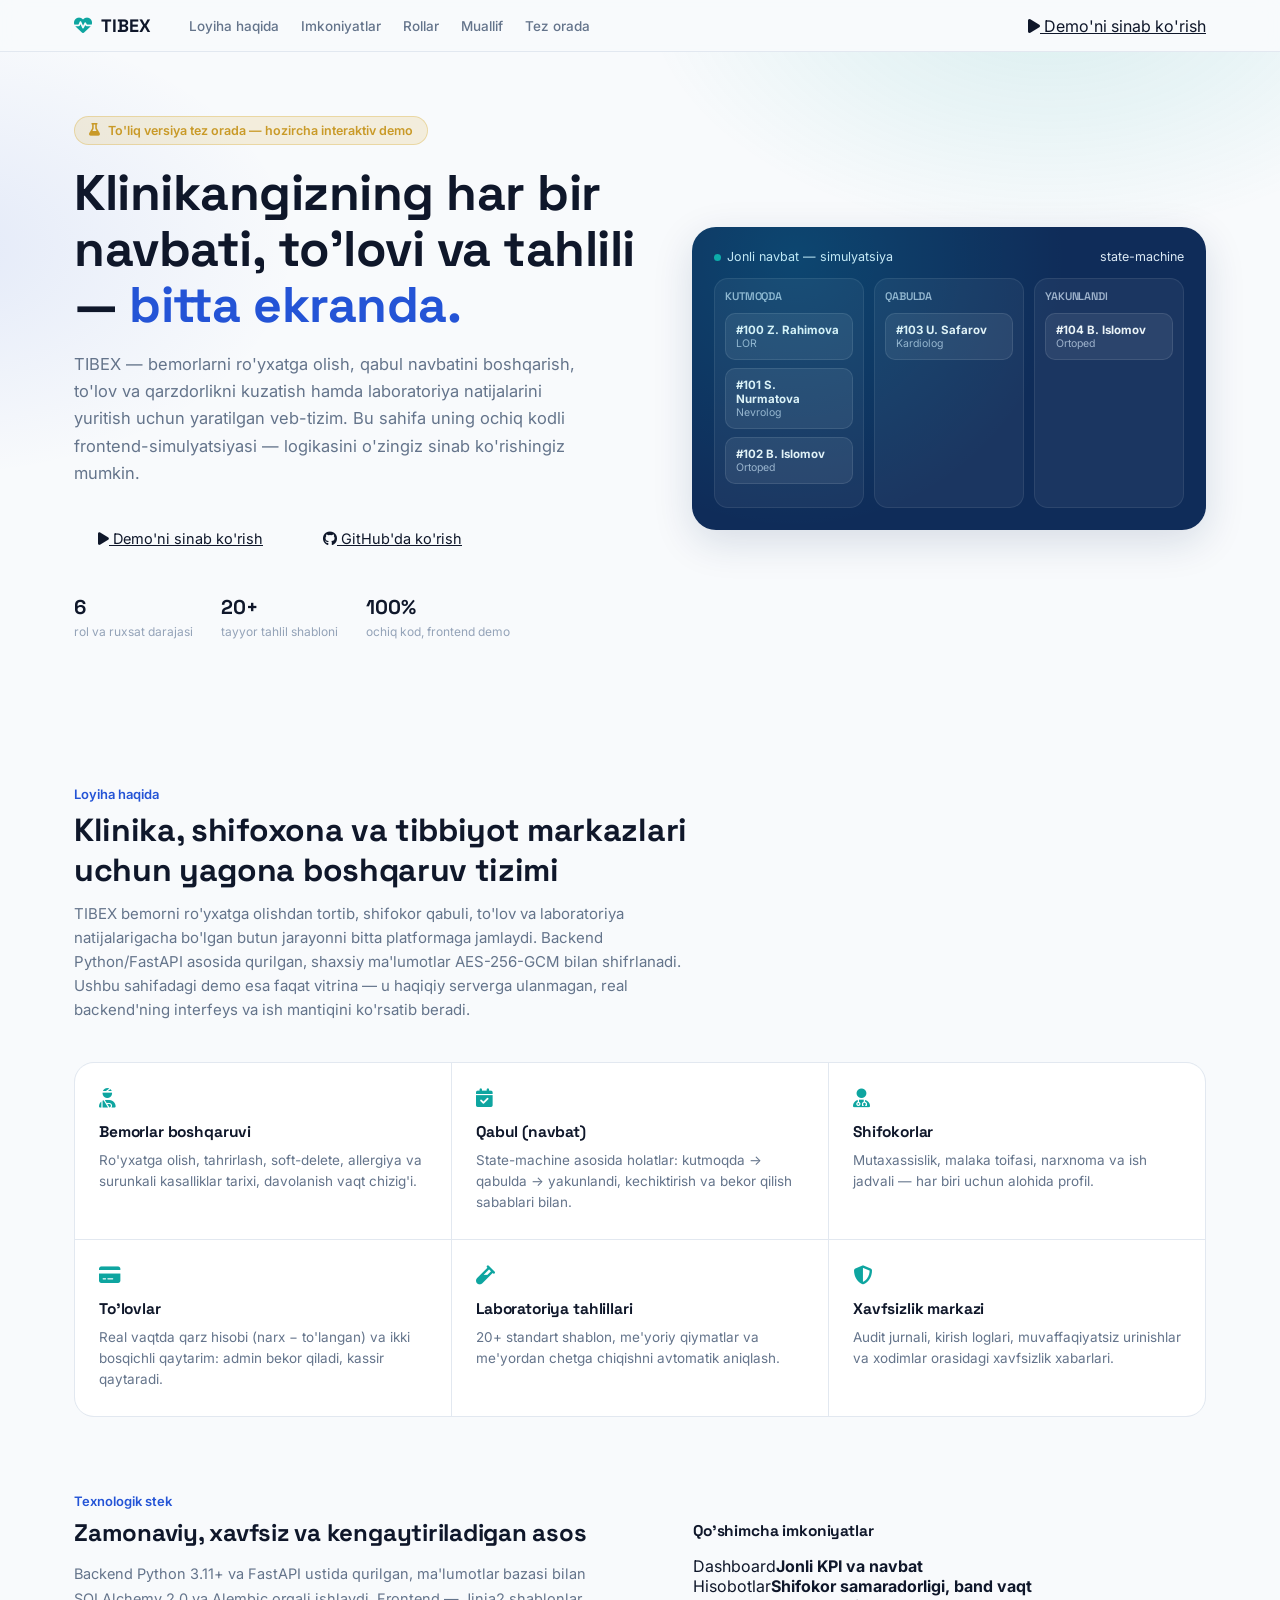
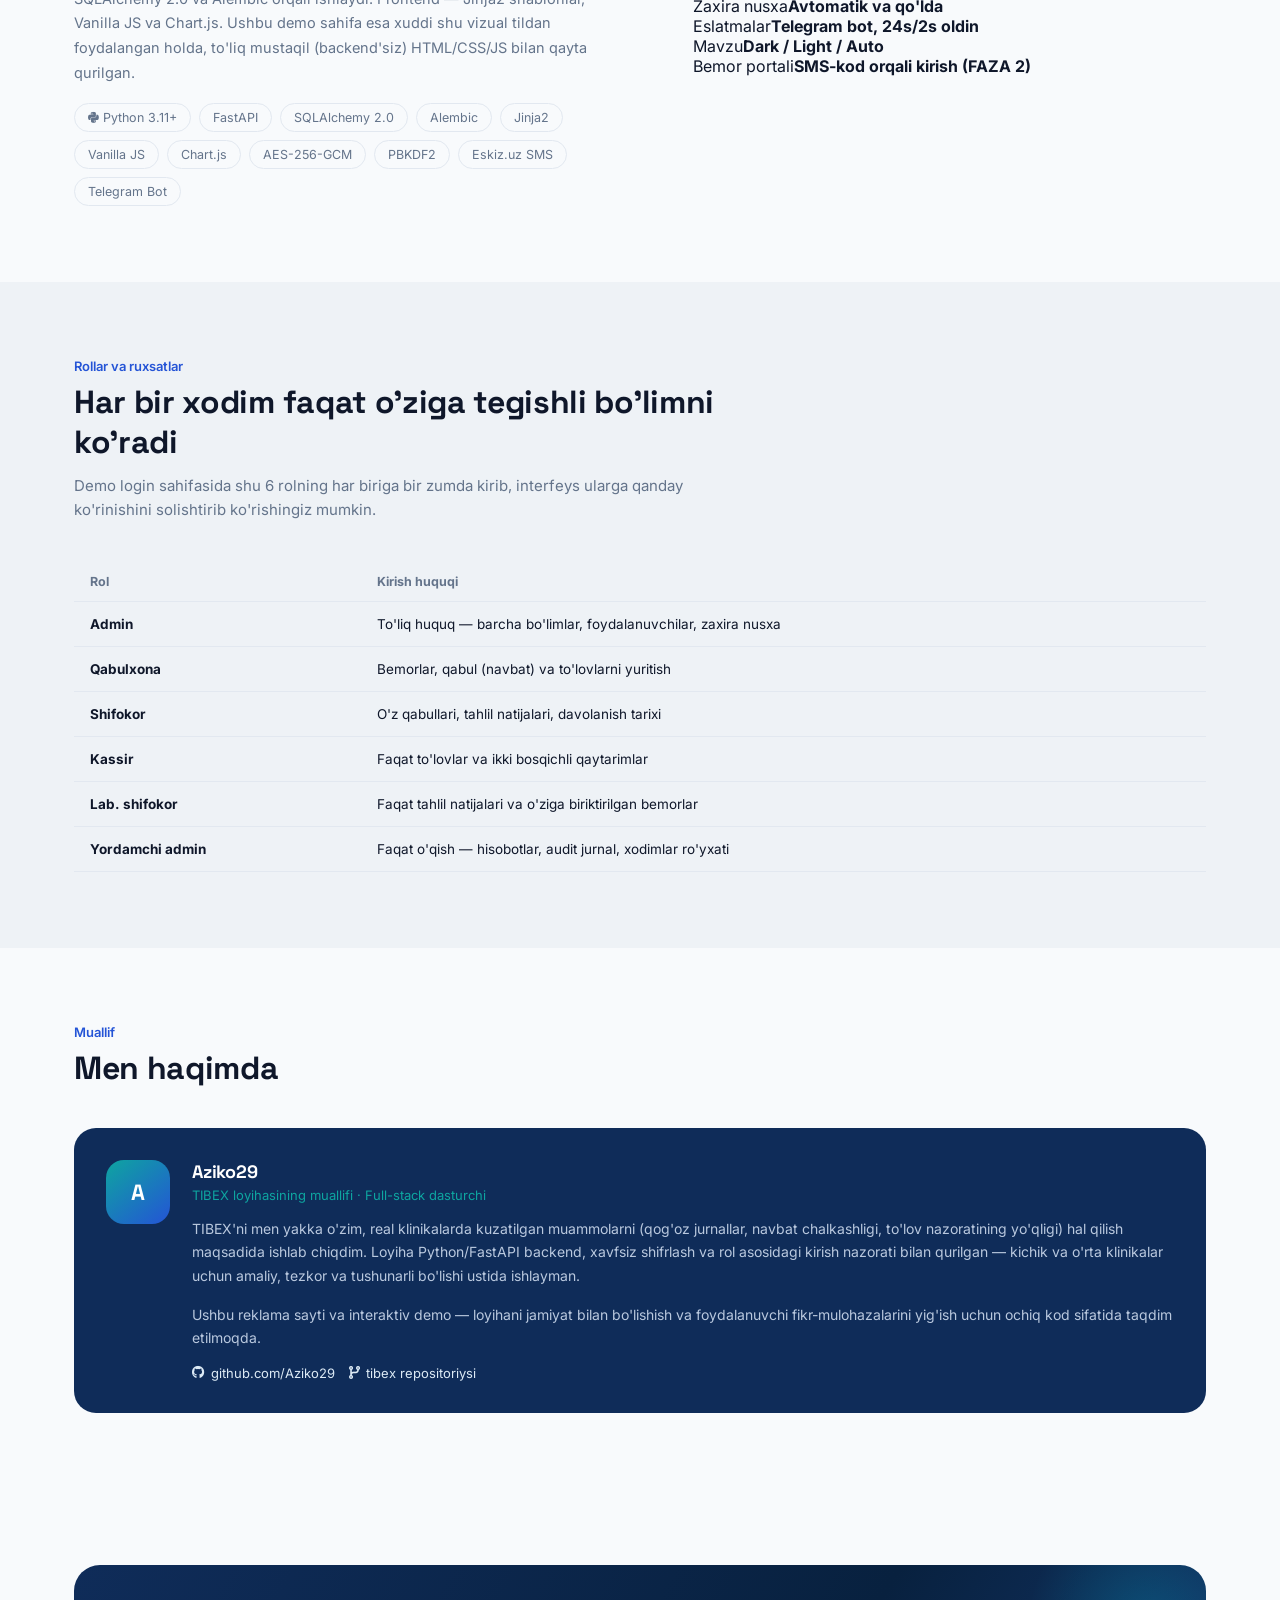
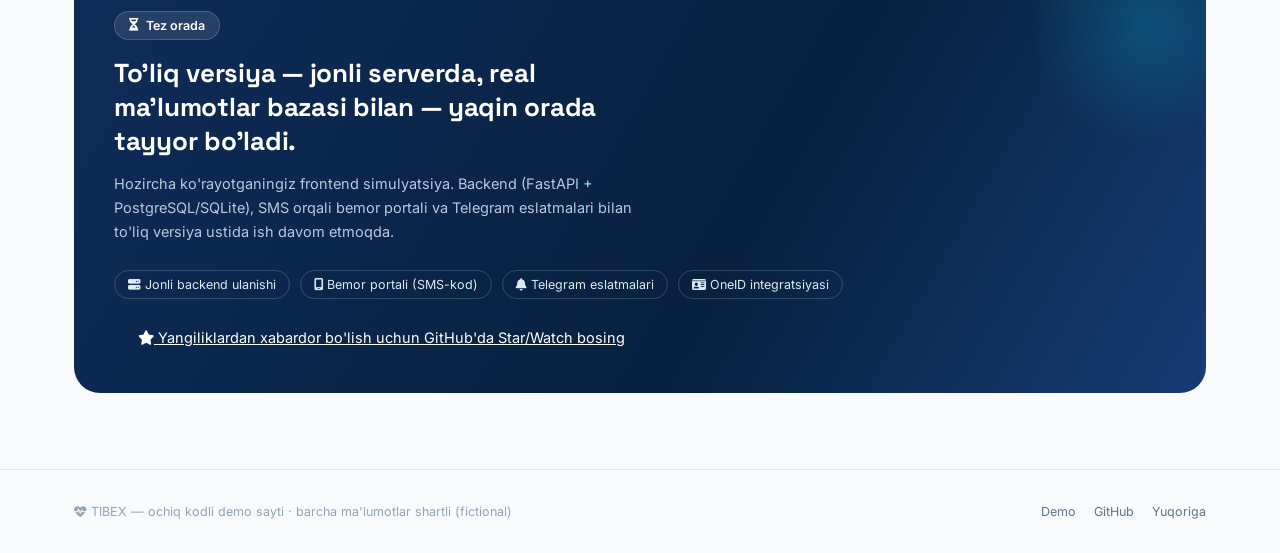
==== index.html @ 24397352 "First commit - tibex frontend" ====
<!DOCTYPE html>
<html lang="uz">
<head>
<meta charset="UTF-8">
<meta name="viewport" content="width=device-width, initial-scale=1.0">
<title>TIBEX — Klinika boshqaruv tizimi | Ochiq kodli demo</title>
<meta name="description" content="TIBEX — klinika va tibbiyot markazlari uchun boshqaruv tizimi. Bemorlar, qabul, to'lovlar va laboratoriya tahlillarini bitta joyda boshqaring. Interaktiv demo bilan tanishing.">
<link rel="stylesheet" href="https://cdnjs.cloudflare.com/ajax/libs/font-awesome/6.4.0/css/all.min.css">
<link rel="preconnect" href="https://fonts.googleapis.com">
<link rel="preconnect" href="https://fonts.gstatic.com" crossorigin>
<link href="https://fonts.googleapis.com/css2?family=Inter:wght@400;500;600;700&family=Space+Grotesk:wght@500;600;700&display=swap" rel="stylesheet">
<link rel="stylesheet" href="assets/css/tokens.css">
<link rel="stylesheet" href="assets/css/landing.css">
</head>
<body class="landing">

<nav class="nav">
  <div class="nav-inner">
    <a href="#top" class="nav-brand"><i class="fa-solid fa-heart-pulse"></i><span>TIBEX</span></a>
    <div class="nav-links" id="nav-links">
      <a href="#loyiha">Loyiha haqida</a>
      <a href="#imkoniyatlar">Imkoniyatlar</a>
      <a href="#rollar">Rollar</a>
      <a href="#muallif">Muallif</a>
      <a href="#tez-orada">Tez orada</a>
    </div>
    <div class="nav-cta">
      <a class="btn btn-primary btn-sm" href="app/login.html"><i class="fa-solid fa-play"></i> Demo'ni sinab ko'rish</a>
    </div>
    <button class="nav-toggle" id="nav-toggle" aria-label="Menyu"><i class="fa-solid fa-bars"></i></button>
  </div>
</nav>

<header class="hero" id="top">
  <div class="wrap hero-grid">
    <div>
      <span class="eyebrow-badge"><i class="fa-solid fa-flask"></i> To'liq versiya tez orada — hozircha interaktiv demo</span>
      <h1>Klinikangizning har bir navbati, to'lovi va tahlili — <span class="accent">bitta ekranda.</span></h1>
      <p class="lead">TIBEX — bemorlarni ro'yxatga olish, qabul navbatini boshqarish, to'lov va qarzdorlikni kuzatish hamda laboratoriya natijalarini yuritish uchun yaratilgan veb-tizim. Bu sahifa uning ochiq kodli frontend-simulyatsiyasi — logikasini o'zingiz sinab ko'rishingiz mumkin.</p>
      <div class="hero-ctas">
        <a class="btn btn-primary btn-lg" href="app/login.html"><i class="fa-solid fa-play"></i> Demo'ni sinab ko'rish</a>
        <a class="btn btn-lg" href="https://github.com/Aziko29/tibex" target="_blank" rel="noopener"><i class="fa-brands fa-github"></i> GitHub'da ko'rish</a>
      </div>
      <div class="hero-meta">
        <div class="m-item"><b>6</b><span>rol va ruxsat darajasi</span></div>
        <div class="m-item"><b>20+</b><span>tayyor tahlil shabloni</span></div>
        <div class="m-item"><b>100%</b><span>ochiq kod, frontend demo</span></div>
      </div>
    </div>
    <div class="hero-visual">
      <div class="hv-head"><span><span class="live-dot"></span>Jonli navbat — simulyatsiya</span><span>state-machine</span></div>
      <div class="hv-cols">
        <div class="hv-col"><h5>KUTMOQDA</h5><div id="col-waiting"></div></div>
        <div class="hv-col"><h5>QABULDA</h5><div id="col-progress"></div></div>
        <div class="hv-col"><h5>YAKUNLANDI</h5><div id="col-done"></div></div>
      </div>
    </div>
  </div>
</header>

<section class="section" id="loyiha">
  <div class="wrap">
    <div class="section-head">
      <div class="k">Loyiha haqida</div>
      <h2>Klinika, shifoxona va tibbiyot markazlari uchun yagona boshqaruv tizimi</h2>
      <p>TIBEX bemorni ro'yxatga olishdan tortib, shifokor qabuli, to'lov va laboratoriya natijalarigacha bo'lgan butun jarayonni bitta platformaga jamlaydi. Backend Python/FastAPI asosida qurilgan, shaxsiy ma'lumotlar AES-256-GCM bilan shifrlanadi. Ushbu sahifadagi demo esa faqat vitrina — u haqiqiy serverga ulanmagan, real backend'ning interfeys va ish mantiqini ko'rsatib beradi.</p>
    </div>
    <div class="feature-list" id="imkoniyatlar">
      <div class="feature-item"><i class="fa-solid fa-user-injured"></i><h3>Bemorlar boshqaruvi</h3><p>Ro'yxatga olish, tahrirlash, soft-delete, allergiya va surunkali kasalliklar tarixi, davolanish vaqt chizig'i.</p></div>
      <div class="feature-item"><i class="fa-solid fa-calendar-check"></i><h3>Qabul (navbat)</h3><p>State-machine asosida holatlar: kutmoqda → qabulda → yakunlandi, kechiktirish va bekor qilish sabablari bilan.</p></div>
      <div class="feature-item"><i class="fa-solid fa-user-md"></i><h3>Shifokorlar</h3><p>Mutaxassislik, malaka toifasi, narxnoma va ish jadvali — har biri uchun alohida profil.</p></div>
      <div class="feature-item"><i class="fa-solid fa-credit-card"></i><h3>To'lovlar</h3><p>Real vaqtda qarz hisobi (narx − to'langan) va ikki bosqichli qaytarim: admin bekor qiladi, kassir qaytaradi.</p></div>
      <div class="feature-item"><i class="fa-solid fa-vial"></i><h3>Laboratoriya tahlillari</h3><p>20+ standart shablon, me'yoriy qiymatlar va me'yordan chetga chiqishni avtomatik aniqlash.</p></div>
      <div class="feature-item"><i class="fa-solid fa-shield-halved"></i><h3>Xavfsizlik markazi</h3><p>Audit jurnali, kirish loglari, muvaffaqiyatsiz urinishlar va xodimlar orasidagi xavfsizlik xabarlari.</p></div>
    </div>
  </div>
</section>

<section class="section" style="padding-top:0;">
  <div class="wrap about-grid">
    <div class="about-copy">
      <div class="k" style="color:var(--sapphire); font-weight:600; font-size:13px; margin-bottom:8px;">Texnologik stek</div>
      <h2 style="font-size:24px; margin:0 0 14px;">Zamonaviy, xavfsiz va kengaytiriladigan asos</h2>
      <p>Backend Python 3.11+ va FastAPI ustida qurilgan, ma'lumotlar bazasi bilan SQLAlchemy 2.0 va Alembic orqali ishlaydi. Frontend — Jinja2 shablonlar, Vanilla JS va Chart.js. Ushbu demo sahifa esa xuddi shu vizual tildan foydalangan holda, to'liq mustaqil (backend'siz) HTML/CSS/JS bilan qayta qurilgan.</p>
      <div class="stack-badges">
        <span class="stack-chip"><i class="fa-brands fa-python"></i> Python 3.11+</span>
        <span class="stack-chip">FastAPI</span>
        <span class="stack-chip">SQLAlchemy 2.0</span>
        <span class="stack-chip">Alembic</span>
        <span class="stack-chip">Jinja2</span>
        <span class="stack-chip">Vanilla JS</span>
        <span class="stack-chip">Chart.js</span>
        <span class="stack-chip">AES-256-GCM</span>
        <span class="stack-chip">PBKDF2</span>
        <span class="stack-chip">Eskiz.uz SMS</span>
        <span class="stack-chip">Telegram Bot</span>
      </div>
    </div>
    <div class="card" style="padding:28px;">
      <h3 style="margin-top:0; font-size:15.5px;">Qo'shimcha imkoniyatlar</h3>
      <div class="stat-line"><span>Dashboard</span><b>Jonli KPI va navbat</b></div>
      <div class="stat-line"><span>Hisobotlar</span><b>Shifokor samaradorligi, band vaqt</b></div>
      <div class="stat-line"><span>Zaxira nusxa</span><b>Avtomatik va qo'lda</b></div>
      <div class="stat-line"><span>Eslatmalar</span><b>Telegram bot, 24s/2s oldin</b></div>
      <div class="stat-line"><span>Mavzu</span><b>Dark / Light / Auto</b></div>
      <div class="stat-line"><span>Bemor portali</span><b>SMS-kod orqali kirish (FAZA 2)</b></div>
    </div>
  </div>
</section>

<section class="section" id="rollar" style="background:var(--bg-secondary);">
  <div class="wrap">
    <div class="section-head">
      <div class="k">Rollar va ruxsatlar</div>
      <h2>Har bir xodim faqat o'ziga tegishli bo'limni ko'radi</h2>
      <p>Demo login sahifasida shu 6 rolning har biriga bir zumda kirib, interfeys ularga qanday ko'rinishini solishtirib ko'rishingiz mumkin.</p>
    </div>
    <div class="card" style="padding:0; overflow:hidden;">
      <div class="table-wrap" style="border:none; border-radius:0;">
        <table class="roles-table">
          <thead><tr><th>Rol</th><th>Kirish huquqi</th></tr></thead>
          <tbody>
            <tr><td>Admin</td><td>To'liq huquq — barcha bo'limlar, foydalanuvchilar, zaxira nusxa</td></tr>
            <tr><td>Qabulxona</td><td>Bemorlar, qabul (navbat) va to'lovlarni yuritish</td></tr>
            <tr><td>Shifokor</td><td>O'z qabullari, tahlil natijalari, davolanish tarixi</td></tr>
            <tr><td>Kassir</td><td>Faqat to'lovlar va ikki bosqichli qaytarimlar</td></tr>
            <tr><td>Lab. shifokor</td><td>Faqat tahlil natijalari va o'ziga biriktirilgan bemorlar</td></tr>
            <tr><td>Yordamchi admin</td><td>Faqat o'qish — hisobotlar, audit jurnal, xodimlar ro'yxati</td></tr>
          </tbody>
        </table>
      </div>
    </div>
  </div>
</section>

<section class="section" id="muallif">
  <div class="wrap">
    <div class="section-head">
      <div class="k">Muallif</div>
      <h2>Men haqimda</h2>
    </div>
    <div class="author-card">
      <div class="author-avatar">A</div>
      <div>
        <h3>Aziko29</h3>
        <span class="role-tag">TIBEX loyihasining muallifi · Full-stack dasturchi</span>
        <p>TIBEX'ni men yakka o'zim, real klinikalarda kuzatilgan muammolarni (qog'oz jurnallar, navbat chalkashligi, to'lov nazoratining yo'qligi) hal qilish maqsadida ishlab chiqdim. Loyiha Python/FastAPI backend, xavfsiz shifrlash va rol asosidagi kirish nazorati bilan qurilgan — kichik va o'rta klinikalar uchun amaliy, tezkor va tushunarli bo'lishi ustida ishlayman.</p>
        <p>Ushbu reklama sayti va interaktiv demo — loyihani jamiyat bilan bo'lishish va foydalanuvchi fikr-mulohazalarini yig'ish uchun ochiq kod sifatida taqdim etilmoqda.</p>
        <div class="author-links">
          <a href="https://github.com/Aziko29" target="_blank" rel="noopener"><i class="fa-brands fa-github"></i> github.com/Aziko29</a>
          <a href="https://github.com/Aziko29/tibex" target="_blank" rel="noopener"><i class="fa-solid fa-code-branch"></i> tibex repositoriysi</a>
        </div>
      </div>
    </div>
  </div>
</section>

<section class="section" id="tez-orada">
  <div class="wrap">
    <div class="soon-band">
      <div class="soon-head"><span class="soon-badge"><i class="fa-solid fa-hourglass-half"></i> Tez orada</span></div>
      <h2>To'liq versiya — jonli serverda, real ma'lumotlar bazasi bilan — yaqin orada tayyor bo'ladi.</h2>
      <p>Hozircha ko'rayotganingiz frontend simulyatsiya. Backend (FastAPI + PostgreSQL/SQLite), SMS orqali bemor portali va Telegram eslatmalari bilan to'liq versiya ustida ish davom etmoqda.</p>
      <div class="soon-list">
        <span><i class="fa-solid fa-server"></i> Jonli backend ulanishi</span>
        <span><i class="fa-solid fa-mobile-screen"></i> Bemor portali (SMS-kod)</span>
        <span><i class="fa-solid fa-bell"></i> Telegram eslatmalari</span>
        <span><i class="fa-solid fa-id-card"></i> OneID integratsiyasi</span>
      </div>
      <a class="btn btn-teal btn-lg" href="https://github.com/Aziko29/tibex" target="_blank" rel="noopener"><i class="fa-solid fa-star"></i> Yangiliklardan xabardor bo'lish uchun GitHub'da Star/Watch bosing</a>
    </div>
  </div>
</section>

<footer class="footer">
  <div class="wrap footer-inner">
    <div><i class="fa-solid fa-heart-pulse"></i> TIBEX — ochiq kodli demo sayti · barcha ma'lumotlar shartli (fictional)</div>
    <div style="display:flex; gap:18px;">
      <a href="app/login.html">Demo</a>
      <a href="https://github.com/Aziko29/tibex" target="_blank" rel="noopener">GitHub</a>
      <a href="#top">Yuqoriga</a>
    </div>
  </div>
</footer>

<script src="assets/js/landing.js"></script>
</body>
</html>
---- assets/css/tokens.css ----
/* ============================================================
   TIBEX — Design tokens
   Real product palette (navy/sapphire/teal clinical identity)
   ============================================================ */
:root{
  --navy-950:#050B14;
  --navy-900:#0A1830;
  --navy-800:#0F2C59;
  --navy-700:#163B74;
  --sapphire:#2454D6;
  --sapphire-hover:#3F6FF0;
  --teal:#0EA5A0;
  --teal-hover:#14BFB3;
  --gold:#DBAE3B;
  --gold-hover:#C99A28;

  --bg-primary:#F8FAFC;
  --bg-secondary:#EEF2F6;
  --bg-card:#FFFFFF;
  --text-primary:#0F172A;
  --text-secondary:#64748B;
  --text-muted:#94A3B8;
  --border-color:#E2E8F0;

  --success:#10B981;
  --warning:#F59E0B;
  --danger:#EF4444;
  --danger-hover:#DC2626;
  --info:#3B82F6;

  --r-sm:10px;
  --r-md:14px;
  --r-lg:20px;
  --r-pill:999px;

  --shadow-sm:0 1px 2px rgba(15,44,89,.06);
  --shadow-md:0 4px 20px rgba(15,44,89,.08);
  --shadow-lg:0 12px 40px rgba(15,44,89,.14);

  --font-display:'Space Grotesk','Inter',sans-serif;
  --font-body:'Inter',sans-serif;
  --font-mono:'JetBrains Mono',monospace;
}

html[data-theme="dark"]{
  --bg-primary:#050B12;
  --bg-secondary:#0A121C;
  --bg-card:#0D1620;
  --text-primary:#EAF3F7;
  --text-secondary:#7C93A3;
  --text-muted:#6B8598;
  --border-color:#16232F;
  --sapphire:#00E5FF;
  --sapphire-hover:#33ECFF;
  --teal:#00D9A3;
  --teal-hover:#33E6BB;
  --gold:#A78BFA;
  --gold-hover:#BBA3FC;
  --success:#3CE7A0;
  --warning:#FFC15E;
  --danger:#FF6B6B;
  --danger-hover:#FF8C8C;
  --info:#33ECFF;
  --shadow-sm:0 1px 2px rgba(0,0,0,.4);
  --shadow-md:0 8px 28px rgba(0,0,0,.5);
  --shadow-lg:0 16px 48px rgba(0,0,0,.55);
}

*{box-sizing:border-box;}
html,body{margin:0;padding:0;}
body{
  font-family:var(--font-body);
  background:var(--bg-primary);
  color:var(--text-primary);
  -webkit-font-smoothing:antialiased;
}
h1,h2,h3,h4,h5,.brand{font-family:var(--font-display);letter-spacing:-0.01em;}
a{color:inherit;}
::selection{background:var(--sapphire);color:#fff;}
:focus-visible{outline:2px solid var(--sapphire);outline-offset:2px;border-radius:4px;}
@media (prefers-reduced-motion: reduce){
  *{animation-duration:.01ms !important;transition-duration:.01ms !important;}
}
---- assets/css/landing.css ----
/* ============================================================
   TIBEX — landing.css (reklama / marketing sayti)
   ============================================================ */
body.landing{ background:var(--bg-primary); overflow-x:hidden; }
.wrap{ max-width:1180px; margin:0 auto; padding:0 24px; }

/* Nav */
.nav{ position:sticky; top:0; z-index:40; background:color-mix(in srgb, var(--bg-primary) 88%, transparent); backdrop-filter:blur(10px); border-bottom:1px solid var(--border-color); }
.nav-inner{ display:flex; align-items:center; gap:26px; padding:14px 24px; max-width:1180px; margin:0 auto; }
.nav-brand{ display:flex; align-items:center; gap:9px; font-family:var(--font-display); font-weight:700; font-size:18px; text-decoration:none; color:var(--text-primary); }
.nav-brand i{ color:var(--teal); }
.nav-links{ display:flex; gap:22px; margin-left:12px; }
.nav-links a{ font-size:13.5px; color:var(--text-secondary); text-decoration:none; font-weight:500; }
.nav-links a:hover{ color:var(--sapphire); }
.nav-cta{ margin-left:auto; display:flex; align-items:center; gap:10px; }
.pill-soon{ display:none; }
.nav-toggle{ display:none; background:none; border:none; font-size:20px; color:var(--text-primary); margin-left:auto; }

/* Hero */
.hero{ position:relative; padding:64px 0 70px; background:
    radial-gradient(680px 420px at 82% -10%, color-mix(in srgb, var(--teal) 14%, transparent), transparent 60%),
    radial-gradient(600px 380px at -5% 30%, color-mix(in srgb, var(--sapphire) 10%, transparent), transparent 60%);
}
.hero-grid{ display:grid; grid-template-columns:1.05fr .95fr; gap:50px; align-items:center; }
.eyebrow-badge{ display:inline-flex; align-items:center; gap:8px; font-size:12.5px; font-weight:600; color:var(--gold-hover); background:color-mix(in srgb, var(--gold) 16%, transparent); border:1px solid color-mix(in srgb, var(--gold) 35%, transparent); border-radius:var(--r-pill); padding:6px 14px; margin-bottom:20px;}
html[data-theme="dark"] .eyebrow-badge{ color:var(--gold); }
.hero h1{ font-size:clamp(32px, 4.4vw, 50px); line-height:1.12; margin:0 0 18px; max-width:620px;}
.hero h1 .accent{ color:var(--sapphire); }
.hero p.lead{ font-size:16.5px; line-height:1.65; color:var(--text-secondary); max-width:520px; margin-bottom:30px;}
.hero-ctas{ display:flex; gap:12px; flex-wrap:wrap; margin-bottom:34px;}
.btn-lg{ padding:13px 24px; font-size:14.5px; border-radius:12px; }
.hero-meta{ display:flex; gap:28px; flex-wrap:wrap; }
.hero-meta .m-item b{ display:block; font-family:var(--font-display); font-size:20px; }
.hero-meta .m-item span{ font-size:12px; color:var(--text-muted); }

/* Hero visual — live queue simulation */
.hero-visual{ background:var(--navy-800); border-radius:24px; padding:22px; box-shadow:var(--shadow-lg); position:relative; overflow:hidden; }
html[data-theme="dark"] .hero-visual{ background:#030A14; border:1px solid var(--border-color); }
.hero-visual::before{ content:""; position:absolute; inset:0; background:radial-gradient(circle at 20% 10%, rgba(0,229,255,.14), transparent 55%); pointer-events:none;}
.hv-head{ display:flex; align-items:center; justify-content:space-between; color:#DCEAF5; font-size:12.5px; margin-bottom:14px; }
.hv-head .live-dot{ width:7px; height:7px; border-radius:50%; background:var(--teal); display:inline-block; margin-right:6px; box-shadow:0 0 0 0 var(--teal); animation:pulse 1.8s infinite; }
@keyframes pulse{ 0%{box-shadow:0 0 0 0 rgba(14,165,160,.6);} 70%{box-shadow:0 0 0 8px rgba(14,165,160,0);} 100%{box-shadow:0 0 0 0 rgba(14,165,160,0);} }
.hv-cols{ display:grid; grid-template-columns:1fr 1fr 1fr; gap:10px; }
.hv-col{ background:rgba(255,255,255,.05); border:1px solid rgba(255,255,255,.08); border-radius:14px; padding:10px; min-height:230px; }
.hv-col h5{ margin:0 0 10px; font-size:11px; color:#9FB3CC; text-transform:none; font-weight:600; }
.hv-ticket{ background:rgba(255,255,255,.07); border:1px solid rgba(255,255,255,.1); border-radius:10px; padding:9px 10px; margin-bottom:8px; font-size:11.5px; color:#EAF3F7; transition:transform .5s ease, opacity .5s ease; }
.hv-ticket .n{ font-weight:700; }
.hv-ticket .s{ color:#9FB3CC; font-size:10.5px; }

/* Sections */
.section{ padding:76px 0; }
.section-head{ max-width:640px; margin-bottom:40px; }
.section-head .k{ font-size:13px; font-weight:600; color:var(--sapphire); margin-bottom:8px; }
.section-head h2{ font-size:clamp(24px,3vw,32px); margin:0 0 12px; }
.section-head p{ color:var(--text-secondary); font-size:15px; line-height:1.6; margin:0; }

.feature-list{ display:grid; grid-template-columns:repeat(3,1fr); gap:1px; background:var(--border-color); border:1px solid var(--border-color); border-radius:var(--r-lg); overflow:hidden;}
.feature-item{ background:var(--bg-card); padding:26px 24px; }
.feature-item i{ font-size:19px; color:var(--teal); margin-bottom:14px; display:block;}
.feature-item h3{ font-size:15.5px; margin:0 0 8px; }
.feature-item p{ font-size:13.5px; color:var(--text-secondary); line-height:1.55; margin:0;}

.about-grid{ display:grid; grid-template-columns:1fr 1fr; gap:50px; align-items:start;}
.about-grid .stack-badges{ display:flex; flex-wrap:wrap; gap:8px; margin-top:18px;}
.stack-chip{ font-size:12.5px; border:1px solid var(--border-color); border-radius:var(--r-pill); padding:6px 13px; color:var(--text-secondary); }
.about-copy p{ color:var(--text-secondary); line-height:1.7; font-size:14.5px; margin-bottom:14px;}

.roles-table{ width:100%; border-collapse:collapse; }
.roles-table th{ text-align:left; padding:12px 16px; font-size:12.5px; color:var(--text-secondary); border-bottom:1px solid var(--border-color); }
.roles-table td{ padding:14px 16px; border-bottom:1px solid var(--border-color); font-size:13.5px; }
.roles-table td:first-child{ font-weight:700; }

.author-card{ display:grid; grid-template-columns:auto 1fr; gap:22px; background:var(--navy-800); border-radius:22px; padding:32px; color:#fff; align-items:flex-start;}
html[data-theme="dark"] .author-card{ background:#030A14; border:1px solid var(--border-color); }
.author-avatar{ width:64px; height:64px; border-radius:18px; background:linear-gradient(140deg, var(--teal), var(--sapphire)); display:flex; align-items:center; justify-content:center; font-family:var(--font-display); font-weight:700; font-size:22px; }
.author-card h3{ margin:0 0 4px; font-size:18px; }
.author-card .role-tag{ color:var(--teal); font-size:13px; margin-bottom:14px; display:block; }
.author-card p{ color:#B9C8DE; font-size:14px; line-height:1.65; margin:0 0 16px; }
.author-links{ display:flex; gap:14px; }
.author-links a{ color:#DCEAF5; font-size:13px; text-decoration:none; display:flex; align-items:center; gap:6px; }
.author-links a:hover{ color:var(--teal); }

.soon-band{ background:linear-gradient(120deg, var(--navy-800), #08213f 60%, var(--navy-700)); border-radius:26px; padding:46px 40px; color:#fff; position:relative; overflow:hidden;}
html[data-theme="dark"] .soon-band{ background:linear-gradient(120deg,#030A14,#071627); border:1px solid var(--border-color);}
.soon-band::after{ content:""; position:absolute; right:-60px; top:-60px; width:240px; height:240px; border-radius:50%; background:radial-gradient(circle, rgba(0,229,255,.18), transparent 70%); }
.soon-head{ display:flex; align-items:center; gap:12px; margin-bottom:16px; }
.soon-badge{ display:inline-flex; align-items:center; gap:8px; background:rgba(255,255,255,.1); border:1px solid rgba(255,255,255,.18); border-radius:var(--r-pill); padding:6px 14px; font-size:12.5px; font-weight:600;}
.soon-band h2{ font-size:26px; margin:0 0 14px; max-width:520px;}
.soon-band p{ color:#B9C8DE; max-width:520px; line-height:1.65; margin-bottom:26px; font-size:14.5px;}
.soon-list{ display:flex; flex-wrap:wrap; gap:10px; margin-bottom:28px; }
.soon-list span{ font-size:12.5px; color:#DCEAF5; border:1px solid rgba(255,255,255,.18); border-radius:var(--r-pill); padding:6px 13px; }

.footer{ border-top:1px solid var(--border-color); padding:34px 0; }
.footer-inner{ display:flex; justify-content:space-between; align-items:center; flex-wrap:wrap; gap:14px; font-size:12.5px; color:var(--text-muted); }
.footer-inner a{ color:var(--text-secondary); text-decoration:none; }
.footer-inner a:hover{ color:var(--sapphire); }

@media (max-width: 920px){
  .hero-grid{ grid-template-columns:1fr; }
  .feature-list{ grid-template-columns:1fr 1fr; }
  .about-grid{ grid-template-columns:1fr; }
  .nav-links{ display:none; }
}
@media (max-width: 620px){
  .feature-list{ grid-template-columns:1fr; }
  .hv-cols{ grid-template-columns:1fr; }
  .author-card{ grid-template-columns:1fr; text-align:left; }
  .hero-meta{ gap:18px; }
}
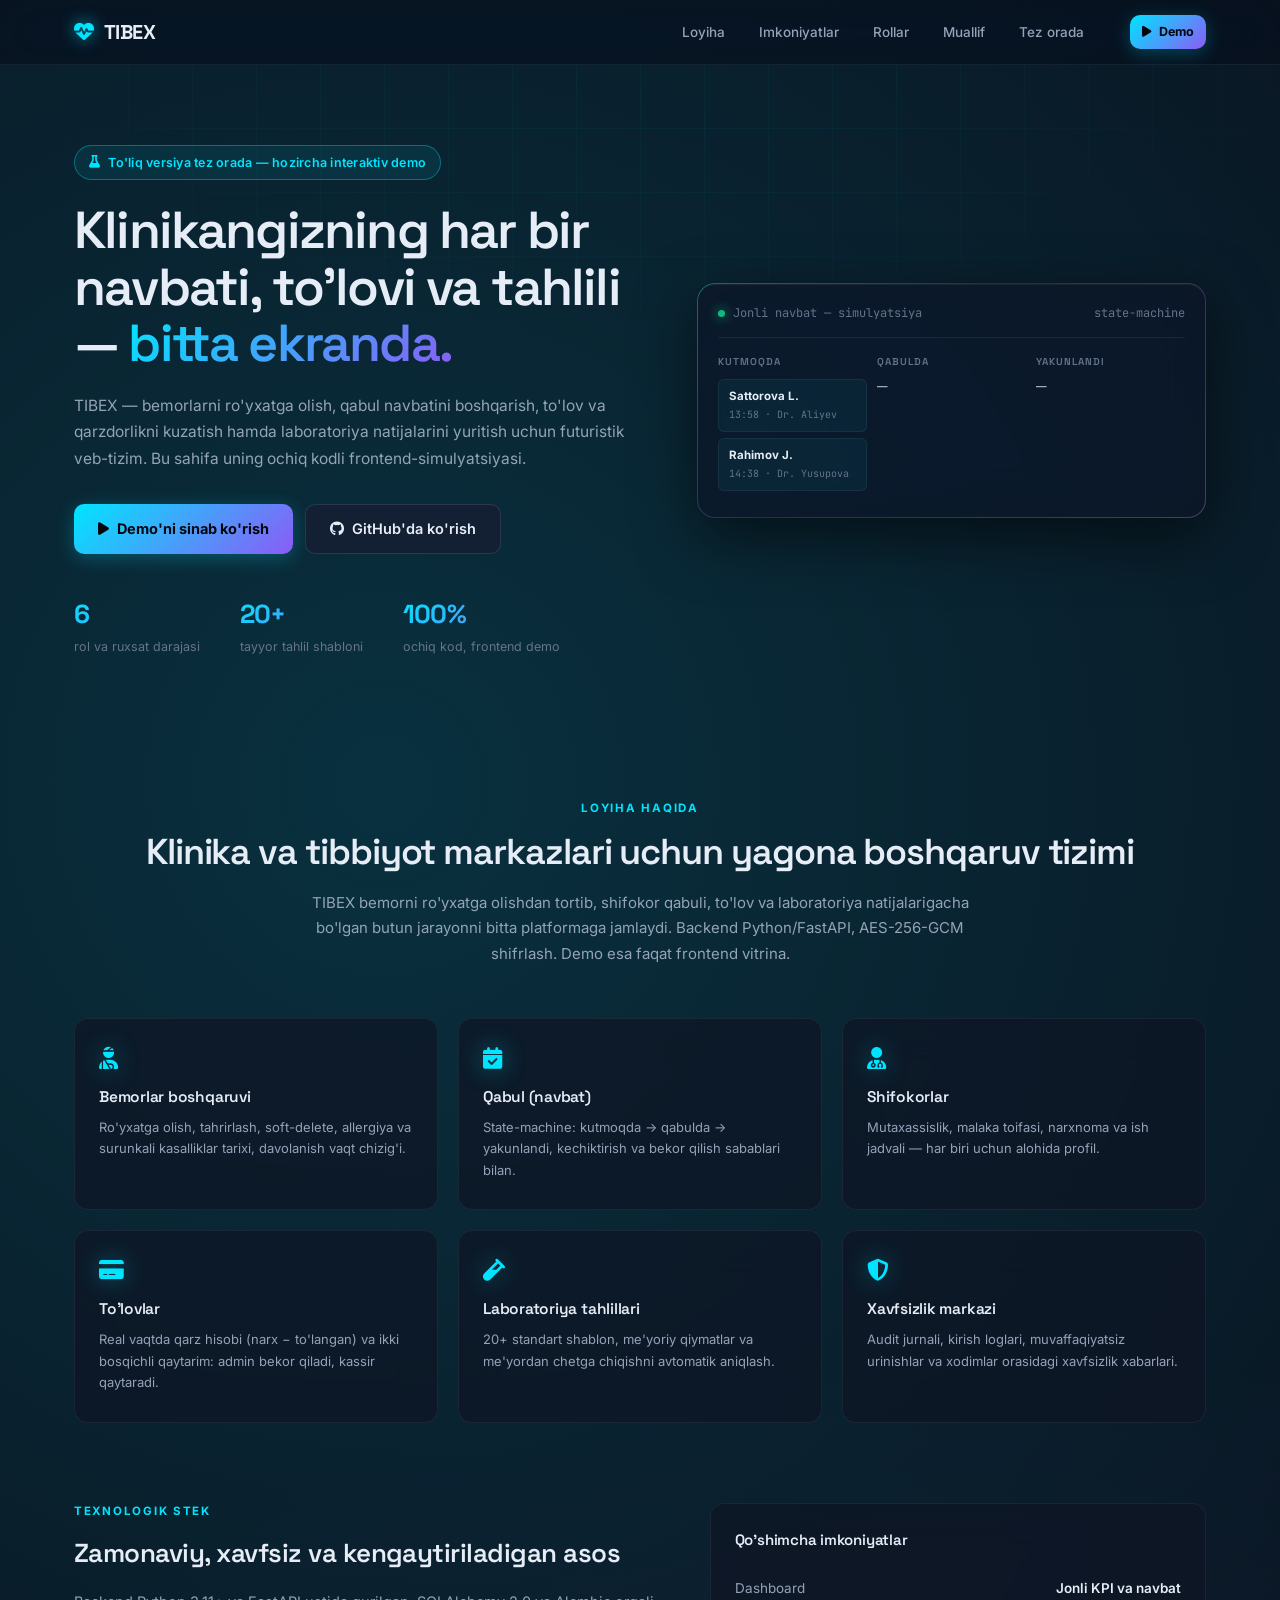
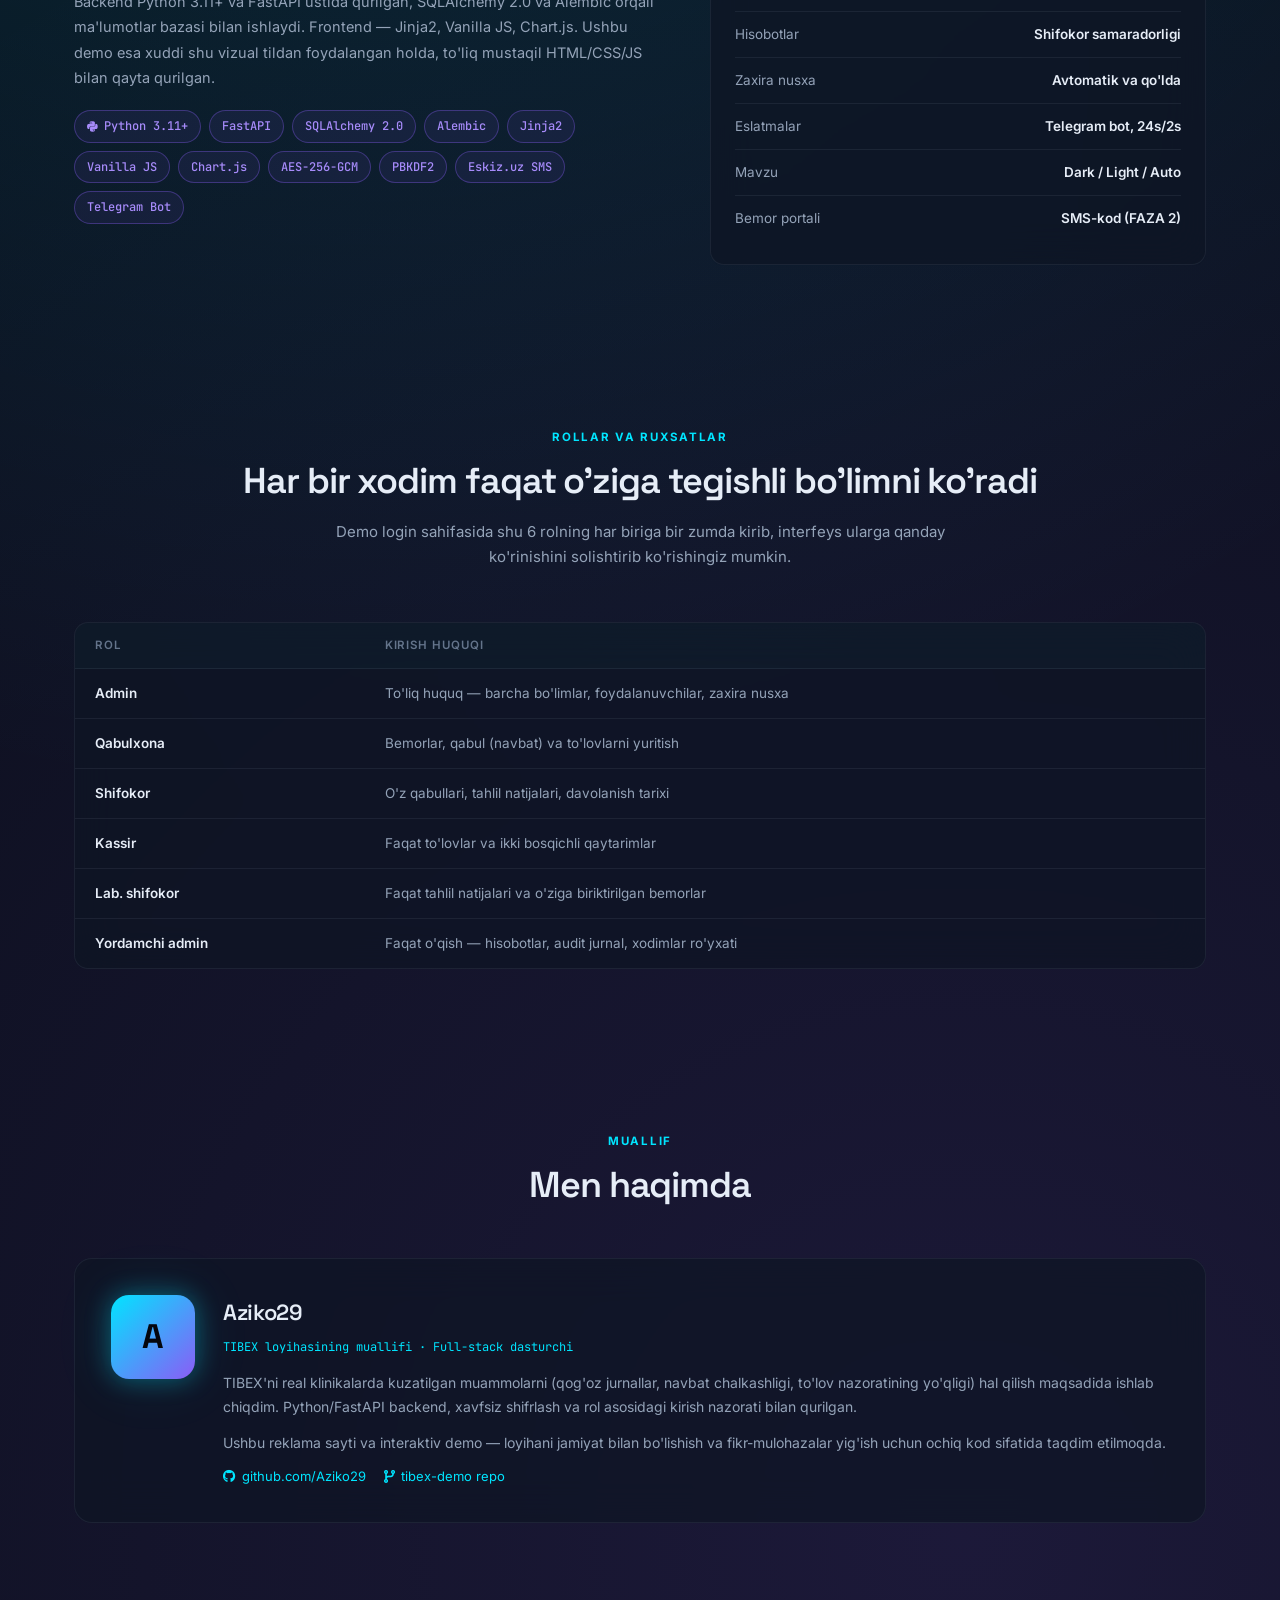
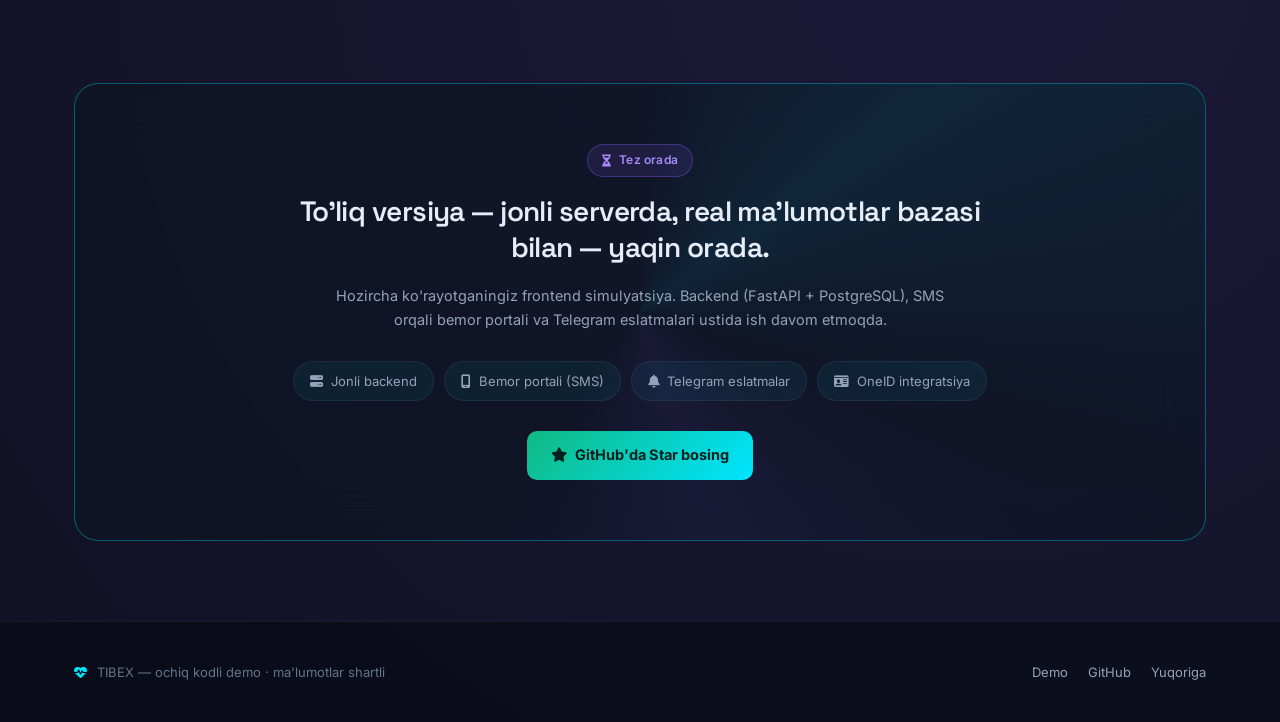
==== commit 6239eff8: "feat: futuristik dizayn, neon-glassmorphism, yangi tokens va app.css" ====
--- a/index.html
+++ b/index.html
@@ -1,14 +1,14 @@
 <!DOCTYPE html>
-<html lang="uz">
+<html lang="uz" data-theme="dark">
 <head>
 <meta charset="UTF-8">
 <meta name="viewport" content="width=device-width, initial-scale=1.0">
-<title>TIBEX — Klinika boshqaruv tizimi | Ochiq kodli demo</title>
-<meta name="description" content="TIBEX — klinika va tibbiyot markazlari uchun boshqaruv tizimi. Bemorlar, qabul, to'lovlar va laboratoriya tahlillarini bitta joyda boshqaring. Interaktiv demo bilan tanishing.">
+<title>TIBEX — Klinika boshqaruv tizimi | Futuristik demo</title>
+<meta name="description" content="TIBEX — klinika va tibbiyot markazlari uchun futuristik boshqaruv tizimi. Bemorlar, qabul, to'lovlar va laboratoriya tahlillari bitta ekranda. Interaktiv demo.">
 <link rel="stylesheet" href="https://cdnjs.cloudflare.com/ajax/libs/font-awesome/6.4.0/css/all.min.css">
 <link rel="preconnect" href="https://fonts.googleapis.com">
 <link rel="preconnect" href="https://fonts.gstatic.com" crossorigin>
-<link href="https://fonts.googleapis.com/css2?family=Inter:wght@400;500;600;700&family=Space+Grotesk:wght@500;600;700&display=swap" rel="stylesheet">
+<link href="https://fonts.googleapis.com/css2?family=Inter:wght@400;500;600;700&family=Space+Grotesk:wght@500;600;700&family=JetBrains+Mono:wght@400;500&display=swap" rel="stylesheet">
 <link rel="stylesheet" href="assets/css/tokens.css">
 <link rel="stylesheet" href="assets/css/landing.css">
 </head>
@@ -18,14 +18,14 @@
   <div class="nav-inner">
     <a href="#top" class="nav-brand"><i class="fa-solid fa-heart-pulse"></i><span>TIBEX</span></a>
     <div class="nav-links" id="nav-links">
-      <a href="#loyiha">Loyiha haqida</a>
+      <a href="#loyiha">Loyiha</a>
       <a href="#imkoniyatlar">Imkoniyatlar</a>
       <a href="#rollar">Rollar</a>
       <a href="#muallif">Muallif</a>
       <a href="#tez-orada">Tez orada</a>
     </div>
     <div class="nav-cta">
-      <a class="btn btn-primary btn-sm" href="app/login.html"><i class="fa-solid fa-play"></i> Demo'ni sinab ko'rish</a>
+      <a class="btn btn-primary btn-sm" href="app/login.html"><i class="fa-solid fa-play"></i><span>Demo</span></a>
     </div>
     <button class="nav-toggle" id="nav-toggle" aria-label="Menyu"><i class="fa-solid fa-bars"></i></button>
   </div>
@@ -36,10 +36,10 @@
     <div>
       <span class="eyebrow-badge"><i class="fa-solid fa-flask"></i> To'liq versiya tez orada — hozircha interaktiv demo</span>
       <h1>Klinikangizning har bir navbati, to'lovi va tahlili — <span class="accent">bitta ekranda.</span></h1>
-      <p class="lead">TIBEX — bemorlarni ro'yxatga olish, qabul navbatini boshqarish, to'lov va qarzdorlikni kuzatish hamda laboratoriya natijalarini yuritish uchun yaratilgan veb-tizim. Bu sahifa uning ochiq kodli frontend-simulyatsiyasi — logikasini o'zingiz sinab ko'rishingiz mumkin.</p>
+      <p class="lead">TIBEX — bemorlarni ro'yxatga olish, qabul navbatini boshqarish, to'lov va qarzdorlikni kuzatish hamda laboratoriya natijalarini yuritish uchun futuristik veb-tizim. Bu sahifa uning ochiq kodli frontend-simulyatsiyasi.</p>
       <div class="hero-ctas">
         <a class="btn btn-primary btn-lg" href="app/login.html"><i class="fa-solid fa-play"></i> Demo'ni sinab ko'rish</a>
-        <a class="btn btn-lg" href="https://github.com/Aziko29/tibex" target="_blank" rel="noopener"><i class="fa-brands fa-github"></i> GitHub'da ko'rish</a>
+        <a class="btn btn-lg" href="https://github.com/Aziko29/Tibex-demo" target="_blank" rel="noopener"><i class="fa-brands fa-github"></i> GitHub'da ko'rish</a>
       </div>
       <div class="hero-meta">
         <div class="m-item"><b>6</b><span>rol va ruxsat darajasi</span></div>
@@ -50,9 +50,9 @@
     <div class="hero-visual">
       <div class="hv-head"><span><span class="live-dot"></span>Jonli navbat — simulyatsiya</span><span>state-machine</span></div>
       <div class="hv-cols">
-        <div class="hv-col"><h5>KUTMOQDA</h5><div id="col-waiting"></div></div>
-        <div class="hv-col"><h5>QABULDA</h5><div id="col-progress"></div></div>
-        <div class="hv-col"><h5>YAKUNLANDI</h5><div id="col-done"></div></div>
+        <div class="hv-col"><h5>Kutmoqda</h5><div id="col-waiting"></div></div>
+        <div class="hv-col"><h5>Qabulda</h5><div id="col-progress"></div></div>
+        <div class="hv-col"><h5>Yakunlandi</h5><div id="col-done"></div></div>
       </div>
     </div>
   </div>
@@ -62,12 +62,12 @@
   <div class="wrap">
     <div class="section-head">
       <div class="k">Loyiha haqida</div>
-      <h2>Klinika, shifoxona va tibbiyot markazlari uchun yagona boshqaruv tizimi</h2>
-      <p>TIBEX bemorni ro'yxatga olishdan tortib, shifokor qabuli, to'lov va laboratoriya natijalarigacha bo'lgan butun jarayonni bitta platformaga jamlaydi. Backend Python/FastAPI asosida qurilgan, shaxsiy ma'lumotlar AES-256-GCM bilan shifrlanadi. Ushbu sahifadagi demo esa faqat vitrina — u haqiqiy serverga ulanmagan, real backend'ning interfeys va ish mantiqini ko'rsatib beradi.</p>
+      <h2>Klinika va tibbiyot markazlari uchun yagona boshqaruv tizimi</h2>
+      <p>TIBEX bemorni ro'yxatga olishdan tortib, shifokor qabuli, to'lov va laboratoriya natijalarigacha bo'lgan butun jarayonni bitta platformaga jamlaydi. Backend Python/FastAPI, AES-256-GCM shifrlash. Demo esa faqat frontend vitrina.</p>
     </div>
     <div class="feature-list" id="imkoniyatlar">
       <div class="feature-item"><i class="fa-solid fa-user-injured"></i><h3>Bemorlar boshqaruvi</h3><p>Ro'yxatga olish, tahrirlash, soft-delete, allergiya va surunkali kasalliklar tarixi, davolanish vaqt chizig'i.</p></div>
-      <div class="feature-item"><i class="fa-solid fa-calendar-check"></i><h3>Qabul (navbat)</h3><p>State-machine asosida holatlar: kutmoqda → qabulda → yakunlandi, kechiktirish va bekor qilish sabablari bilan.</p></div>
+      <div class="feature-item"><i class="fa-solid fa-calendar-check"></i><h3>Qabul (navbat)</h3><p>State-machine: kutmoqda → qabulda → yakunlandi, kechiktirish va bekor qilish sabablari bilan.</p></div>
       <div class="feature-item"><i class="fa-solid fa-user-md"></i><h3>Shifokorlar</h3><p>Mutaxassislik, malaka toifasi, narxnoma va ish jadvali — har biri uchun alohida profil.</p></div>
       <div class="feature-item"><i class="fa-solid fa-credit-card"></i><h3>To'lovlar</h3><p>Real vaqtda qarz hisobi (narx − to'langan) va ikki bosqichli qaytarim: admin bekor qiladi, kassir qaytaradi.</p></div>
       <div class="feature-item"><i class="fa-solid fa-vial"></i><h3>Laboratoriya tahlillari</h3><p>20+ standart shablon, me'yoriy qiymatlar va me'yordan chetga chiqishni avtomatik aniqlash.</p></div>
@@ -79,9 +79,9 @@
 <section class="section" style="padding-top:0;">
   <div class="wrap about-grid">
     <div class="about-copy">
-      <div class="k" style="color:var(--sapphire); font-weight:600; font-size:13px; margin-bottom:8px;">Texnologik stek</div>
-      <h2 style="font-size:24px; margin:0 0 14px;">Zamonaviy, xavfsiz va kengaytiriladigan asos</h2>
-      <p>Backend Python 3.11+ va FastAPI ustida qurilgan, ma'lumotlar bazasi bilan SQLAlchemy 2.0 va Alembic orqali ishlaydi. Frontend — Jinja2 shablonlar, Vanilla JS va Chart.js. Ushbu demo sahifa esa xuddi shu vizual tildan foydalangan holda, to'liq mustaqil (backend'siz) HTML/CSS/JS bilan qayta qurilgan.</p>
+      <div class="k" style="color:var(--neon-cyan); font-weight:700; font-size:11.5px; letter-spacing:0.15em; text-transform:uppercase; margin-bottom:12px;">Texnologik stek</div>
+      <h2>Zamonaviy, xavfsiz va kengaytiriladigan asos</h2>
+      <p>Backend Python 3.11+ va FastAPI ustida qurilgan, SQLAlchemy 2.0 va Alembic orqali ma'lumotlar bazasi bilan ishlaydi. Frontend — Jinja2, Vanilla JS, Chart.js. Ushbu demo esa xuddi shu vizual tildan foydalangan holda, to'liq mustaqil HTML/CSS/JS bilan qayta qurilgan.</p>
       <div class="stack-badges">
         <span class="stack-chip"><i class="fa-brands fa-python"></i> Python 3.11+</span>
         <span class="stack-chip">FastAPI</span>
@@ -96,39 +96,37 @@
         <span class="stack-chip">Telegram Bot</span>
       </div>
     </div>
-    <div class="card" style="padding:28px;">
-      <h3 style="margin-top:0; font-size:15.5px;">Qo'shimcha imkoniyatlar</h3>
+    <div class="card">
+      <h3 style="margin-top:0; font-size:15px;">Qo'shimcha imkoniyatlar</h3>
       <div class="stat-line"><span>Dashboard</span><b>Jonli KPI va navbat</b></div>
-      <div class="stat-line"><span>Hisobotlar</span><b>Shifokor samaradorligi, band vaqt</b></div>
+      <div class="stat-line"><span>Hisobotlar</span><b>Shifokor samaradorligi</b></div>
       <div class="stat-line"><span>Zaxira nusxa</span><b>Avtomatik va qo'lda</b></div>
-      <div class="stat-line"><span>Eslatmalar</span><b>Telegram bot, 24s/2s oldin</b></div>
+      <div class="stat-line"><span>Eslatmalar</span><b>Telegram bot, 24s/2s</b></div>
       <div class="stat-line"><span>Mavzu</span><b>Dark / Light / Auto</b></div>
-      <div class="stat-line"><span>Bemor portali</span><b>SMS-kod orqali kirish (FAZA 2)</b></div>
+      <div class="stat-line"><span>Bemor portali</span><b>SMS-kod (FAZA 2)</b></div>
     </div>
   </div>
 </section>
 
-<section class="section" id="rollar" style="background:var(--bg-secondary);">
+<section class="section" id="rollar">
   <div class="wrap">
     <div class="section-head">
       <div class="k">Rollar va ruxsatlar</div>
       <h2>Har bir xodim faqat o'ziga tegishli bo'limni ko'radi</h2>
       <p>Demo login sahifasida shu 6 rolning har biriga bir zumda kirib, interfeys ularga qanday ko'rinishini solishtirib ko'rishingiz mumkin.</p>
     </div>
-    <div class="card" style="padding:0; overflow:hidden;">
-      <div class="table-wrap" style="border:none; border-radius:0;">
-        <table class="roles-table">
-          <thead><tr><th>Rol</th><th>Kirish huquqi</th></tr></thead>
-          <tbody>
-            <tr><td>Admin</td><td>To'liq huquq — barcha bo'limlar, foydalanuvchilar, zaxira nusxa</td></tr>
-            <tr><td>Qabulxona</td><td>Bemorlar, qabul (navbat) va to'lovlarni yuritish</td></tr>
-            <tr><td>Shifokor</td><td>O'z qabullari, tahlil natijalari, davolanish tarixi</td></tr>
-            <tr><td>Kassir</td><td>Faqat to'lovlar va ikki bosqichli qaytarimlar</td></tr>
-            <tr><td>Lab. shifokor</td><td>Faqat tahlil natijalari va o'ziga biriktirilgan bemorlar</td></tr>
-            <tr><td>Yordamchi admin</td><td>Faqat o'qish — hisobotlar, audit jurnal, xodimlar ro'yxati</td></tr>
-          </tbody>
-        </table>
-      </div>
+    <div class="table-wrap">
+      <table class="roles-table">
+        <thead><tr><th>Rol</th><th>Kirish huquqi</th></tr></thead>
+        <tbody>
+          <tr><td>Admin</td><td>To'liq huquq — barcha bo'limlar, foydalanuvchilar, zaxira nusxa</td></tr>
+          <tr><td>Qabulxona</td><td>Bemorlar, qabul (navbat) va to'lovlarni yuritish</td></tr>
+          <tr><td>Shifokor</td><td>O'z qabullari, tahlil natijalari, davolanish tarixi</td></tr>
+          <tr><td>Kassir</td><td>Faqat to'lovlar va ikki bosqichli qaytarimlar</td></tr>
+          <tr><td>Lab. shifokor</td><td>Faqat tahlil natijalari va o'ziga biriktirilgan bemorlar</td></tr>
+          <tr><td>Yordamchi admin</td><td>Faqat o'qish — hisobotlar, audit jurnal, xodimlar ro'yxati</td></tr>
+        </tbody>
+      </table>
     </div>
   </div>
 </section>
@@ -144,11 +142,11 @@
       <div>
         <h3>Aziko29</h3>
         <span class="role-tag">TIBEX loyihasining muallifi · Full-stack dasturchi</span>
-        <p>TIBEX'ni men yakka o'zim, real klinikalarda kuzatilgan muammolarni (qog'oz jurnallar, navbat chalkashligi, to'lov nazoratining yo'qligi) hal qilish maqsadida ishlab chiqdim. Loyiha Python/FastAPI backend, xavfsiz shifrlash va rol asosidagi kirish nazorati bilan qurilgan — kichik va o'rta klinikalar uchun amaliy, tezkor va tushunarli bo'lishi ustida ishlayman.</p>
-        <p>Ushbu reklama sayti va interaktiv demo — loyihani jamiyat bilan bo'lishish va foydalanuvchi fikr-mulohazalarini yig'ish uchun ochiq kod sifatida taqdim etilmoqda.</p>
+        <p>TIBEX'ni real klinikalarda kuzatilgan muammolarni (qog'oz jurnallar, navbat chalkashligi, to'lov nazoratining yo'qligi) hal qilish maqsadida ishlab chiqdim. Python/FastAPI backend, xavfsiz shifrlash va rol asosidagi kirish nazorati bilan qurilgan.</p>
+        <p>Ushbu reklama sayti va interaktiv demo — loyihani jamiyat bilan bo'lishish va fikr-mulohazalar yig'ish uchun ochiq kod sifatida taqdim etilmoqda.</p>
         <div class="author-links">
           <a href="https://github.com/Aziko29" target="_blank" rel="noopener"><i class="fa-brands fa-github"></i> github.com/Aziko29</a>
-          <a href="https://github.com/Aziko29/tibex" target="_blank" rel="noopener"><i class="fa-solid fa-code-branch"></i> tibex repositoriysi</a>
+          <a href="https://github.com/Aziko29/Tibex-demo" target="_blank" rel="noopener"><i class="fa-solid fa-code-branch"></i> tibex-demo repo</a>
         </div>
       </div>
     </div>
@@ -159,25 +157,25 @@
   <div class="wrap">
     <div class="soon-band">
       <div class="soon-head"><span class="soon-badge"><i class="fa-solid fa-hourglass-half"></i> Tez orada</span></div>
-      <h2>To'liq versiya — jonli serverda, real ma'lumotlar bazasi bilan — yaqin orada tayyor bo'ladi.</h2>
-      <p>Hozircha ko'rayotganingiz frontend simulyatsiya. Backend (FastAPI + PostgreSQL/SQLite), SMS orqali bemor portali va Telegram eslatmalari bilan to'liq versiya ustida ish davom etmoqda.</p>
+      <h2>To'liq versiya — jonli serverda, real ma'lumotlar bazasi bilan — yaqin orada.</h2>
+      <p>Hozircha ko'rayotganingiz frontend simulyatsiya. Backend (FastAPI + PostgreSQL), SMS orqali bemor portali va Telegram eslatmalari ustida ish davom etmoqda.</p>
       <div class="soon-list">
-        <span><i class="fa-solid fa-server"></i> Jonli backend ulanishi</span>
-        <span><i class="fa-solid fa-mobile-screen"></i> Bemor portali (SMS-kod)</span>
-        <span><i class="fa-solid fa-bell"></i> Telegram eslatmalari</span>
-        <span><i class="fa-solid fa-id-card"></i> OneID integratsiyasi</span>
+        <span><i class="fa-solid fa-server"></i> Jonli backend</span>
+        <span><i class="fa-solid fa-mobile-screen"></i> Bemor portali (SMS)</span>
+        <span><i class="fa-solid fa-bell"></i> Telegram eslatmalar</span>
+        <span><i class="fa-solid fa-id-card"></i> OneID integratsiya</span>
       </div>
-      <a class="btn btn-teal btn-lg" href="https://github.com/Aziko29/tibex" target="_blank" rel="noopener"><i class="fa-solid fa-star"></i> Yangiliklardan xabardor bo'lish uchun GitHub'da Star/Watch bosing</a>
+      <a class="btn btn-teal btn-lg" href="https://github.com/Aziko29/Tibex-demo" target="_blank" rel="noopener"><i class="fa-solid fa-star"></i> GitHub'da Star bosing</a>
     </div>
   </div>
 </section>
 
 <footer class="footer">
   <div class="wrap footer-inner">
-    <div><i class="fa-solid fa-heart-pulse"></i> TIBEX — ochiq kodli demo sayti · barcha ma'lumotlar shartli (fictional)</div>
-    <div style="display:flex; gap:18px;">
+    <div><i class="fa-solid fa-heart-pulse"></i> TIBEX — ochiq kodli demo · ma'lumotlar shartli</div>
+    <div style="display:flex; gap:20px;">
       <a href="app/login.html">Demo</a>
-      <a href="https://github.com/Aziko29/tibex" target="_blank" rel="noopener">GitHub</a>
+      <a href="https://github.com/Aziko29/Tibex-demo" target="_blank" rel="noopener">GitHub</a>
       <a href="#top">Yuqoriga</a>
     </div>
   </div>
@@ -185,4 +183,4 @@
 
 <script src="assets/js/landing.js"></script>
 </body>
-</html>
+</html>
--- a/assets/css/tokens.css
+++ b/assets/css/tokens.css
@@ -1,83 +1,139 @@
-/* ============================================================
-   TIBEX — Design tokens
-   Real product palette (navy/sapphire/teal clinical identity)
-   ============================================================ */
-:root{
-  --navy-950:#050B14;
-  --navy-900:#0A1830;
-  --navy-800:#0F2C59;
-  --navy-700:#163B74;
-  --sapphire:#2454D6;
-  --sapphire-hover:#3F6FF0;
-  --teal:#0EA5A0;
-  --teal-hover:#14BFB3;
-  --gold:#DBAE3B;
-  --gold-hover:#C99A28;
+/* ═══════════════════════════════════════════════════════════
+   TIBEX — Design Tokens (Futuristik sistema)
+   ═══════════════════════════════════════════════════════════ */
 
-  --bg-primary:#F8FAFC;
-  --bg-secondary:#EEF2F6;
-  --bg-card:#FFFFFF;
-  --text-primary:#0F172A;
-  --text-secondary:#64748B;
-  --text-muted:#94A3B8;
-  --border-color:#E2E8F0;
+:root {
+  /* ─── Neon palitra ────────────────────────────────────── */
+  --neon-cyan:    #00E5FF;
+  --neon-cyan-2:  #22D3EE;
+  --neon-violet:  #8B5CF6;
+  --neon-violet-2:#A78BFA;
+  --neon-pink:    #F472B6;
+  --neon-emerald: #10B981;
+  --neon-amber:   #F59E0B;
+  --neon-rose:    #F43F5E;
 
-  --success:#10B981;
-  --warning:#F59E0B;
-  --danger:#EF4444;
-  --danger-hover:#DC2626;
-  --info:#3B82F6;
+  /* ─── Sirt ranglari (dark asosiy) ─────────────────────── */
+  --bg-deep:      #05070F;
+  --bg-base:      #0A0E1A;
+  --bg-raise:     #0F1524;
+  --bg-card:      rgba(15, 21, 36, 0.72);
+  --bg-elev:      rgba(22, 30, 51, 0.85);
+  --bg-hover:     rgba(30, 41, 66, 0.9);
+  --bg-input:     rgba(10, 14, 26, 0.7);
 
-  --r-sm:10px;
-  --r-md:14px;
-  --r-lg:20px;
-  --r-pill:999px;
+  /* ─── Chegaralar (glow-friendly) ──────────────────────── */
+  --border-soft:  rgba(148, 163, 184, 0.10);
+  --border-mid:   rgba(148, 163, 184, 0.18);
+  --border-cyan:  rgba(0, 229, 255, 0.35);
+  --border-violet:rgba(139, 92, 246, 0.35);
 
-  --shadow-sm:0 1px 2px rgba(15,44,89,.06);
-  --shadow-md:0 4px 20px rgba(15,44,89,.08);
-  --shadow-lg:0 12px 40px rgba(15,44,89,.14);
+  /* ─── Matn ────────────────────────────────────────────── */
+  --text-primary:   #E6EDF7;
+  --text-secondary: #94A3B8;
+  --text-muted:     #64748B;
+  --text-dim:       #475569;
+  --text-accent:    var(--neon-cyan);
 
-  --font-display:'Space Grotesk','Inter',sans-serif;
-  --font-body:'Inter',sans-serif;
-  --font-mono:'JetBrains Mono',monospace;
+  /* ─── Gradientlar ─────────────────────────────────────── */
+  --grad-cyber:    linear-gradient(135deg, #00E5FF 0%, #8B5CF6 100%);
+  --grad-cyber-r:  linear-gradient(135deg, #8B5CF6 0%, #00E5FF 100%);
+  --grad-teal:     linear-gradient(135deg, #10B981 0%, #00E5FF 100%);
+  --grad-danger:   linear-gradient(135deg, #F43F5E 0%, #F59E0B 100%);
+  --grad-surface:  linear-gradient(160deg, rgba(15,21,36,0.9) 0%, rgba(10,14,26,0.9) 100%);
+  --grad-glow:     radial-gradient(circle at 30% 20%, rgba(0,229,255,0.16), transparent 50%),
+                   radial-gradient(circle at 75% 80%, rgba(139,92,246,0.14), transparent 55%);
+
+  /* ─── Soyalar (neon glow) ─────────────────────────────── */
+  --shadow-sm:  0 2px 8px rgba(0,0,0,0.35);
+  --shadow-md:  0 8px 24px rgba(0,0,0,0.45);
+  --shadow-lg:  0 20px 60px rgba(0,0,0,0.55);
+  --shadow-cyan:   0 0 24px rgba(0,229,255,0.35), 0 0 60px rgba(0,229,255,0.12);
+  --shadow-violet: 0 0 24px rgba(139,92,246,0.35), 0 0 60px rgba(139,92,246,0.12);
+  --shadow-inner:  inset 0 1px 0 rgba(255,255,255,0.06);
+
+  /* ─── Radius ──────────────────────────────────────────── */
+  --r-xs: 6px;
+  --r-sm: 10px;
+  --r-md: 14px;
+  --r-lg: 18px;
+  --r-xl: 24px;
+  --r-full: 999px;
+
+  /* ─── Shrift ──────────────────────────────────────────── */
+  --font-body:    "Inter", -apple-system, BlinkMacSystemFont, sans-serif;
+  --font-display: "Space Grotesk", "Inter", sans-serif;
+  --font-mono:    "JetBrains Mono", ui-monospace, monospace;
+
+  /* ─── O'lcham ─────────────────────────────────────────── */
+  --sidebar-w: 248px;
+  --topbar-h:  64px;
+
+  /* ─── Animatsiya ──────────────────────────────────────── */
+  --ease-out: cubic-bezier(0.22, 1, 0.36, 1);
+  --ease-in-out: cubic-bezier(0.65, 0, 0.35, 1);
+  --dur-fast: 180ms;
+  --dur-mid:  280ms;
+  --dur-slow: 480ms;
 }
 
-html[data-theme="dark"]{
-  --bg-primary:#050B12;
-  --bg-secondary:#0A121C;
-  --bg-card:#0D1620;
-  --text-primary:#EAF3F7;
-  --text-secondary:#7C93A3;
-  --text-muted:#6B8598;
-  --border-color:#16232F;
-  --sapphire:#00E5FF;
-  --sapphire-hover:#33ECFF;
-  --teal:#00D9A3;
-  --teal-hover:#33E6BB;
-  --gold:#A78BFA;
-  --gold-hover:#BBA3FC;
-  --success:#3CE7A0;
-  --warning:#FFC15E;
-  --danger:#FF6B6B;
-  --danger-hover:#FF8C8C;
-  --info:#33ECFF;
-  --shadow-sm:0 1px 2px rgba(0,0,0,.4);
-  --shadow-md:0 8px 28px rgba(0,0,0,.5);
-  --shadow-lg:0 16px 48px rgba(0,0,0,.55);
+/* ─── Light rejim ────────────────────────────────────────── */
+:root[data-theme="light"] {
+  --bg-deep:   #F4F7FB;
+  --bg-base:   #FFFFFF;
+  --bg-raise:  #F8FAFC;
+  --bg-card:   rgba(255,255,255,0.85);
+  --bg-elev:   rgba(255,255,255,0.95);
+  --bg-hover:  rgba(241,245,249,0.95);
+  --bg-input:  #FFFFFF;
+
+  --border-soft:  rgba(15,23,42,0.08);
+  --border-mid:   rgba(15,23,42,0.14);
+
+  --text-primary:   #0F172A;
+  --text-secondary: #475569;
+  --text-muted:     #64748B;
+  --text-dim:       #94A3B8;
+
+  --shadow-sm: 0 2px 8px rgba(15,23,42,0.06);
+  --shadow-md: 0 8px 24px rgba(15,23,42,0.08);
+  --shadow-lg: 0 20px 60px rgba(15,23,42,0.12);
 }
 
-*{box-sizing:border-box;}
-html,body{margin:0;padding:0;}
-body{
-  font-family:var(--font-body);
-  background:var(--bg-primary);
-  color:var(--text-primary);
-  -webkit-font-smoothing:antialiased;
+/* ─── Global reset ───────────────────────────────────────── */
+*, *::before, *::after { box-sizing: border-box; }
+html { scroll-behavior: smooth; }
+body {
+  margin: 0;
+  font-family: var(--font-body);
+  background: var(--bg-base);
+  color: var(--text-primary);
+  font-size: 14px;
+  line-height: 1.55;
+  -webkit-font-smoothing: antialiased;
+  -moz-osx-font-smoothing: grayscale;
+  transition: background var(--dur-mid) var(--ease-out), color var(--dur-mid) var(--ease-out);
 }
-h1,h2,h3,h4,h5,.brand{font-family:var(--font-display);letter-spacing:-0.01em;}
-a{color:inherit;}
-::selection{background:var(--sapphire);color:#fff;}
-:focus-visible{outline:2px solid var(--sapphire);outline-offset:2px;border-radius:4px;}
-@media (prefers-reduced-motion: reduce){
-  *{animation-duration:.01ms !important;transition-duration:.01ms !important;}
+h1, h2, h3, h4, h5 {
+  font-family: var(--font-display);
+  font-weight: 600;
+  letter-spacing: -0.015em;
+  color: var(--text-primary);
 }
+a { color: var(--text-accent); text-decoration: none; transition: color var(--dur-fast); }
+a:hover { color: var(--neon-cyan-2); }
+button { font-family: inherit; }
+input, select, textarea { font-family: inherit; color: inherit; }
+
+::selection { background: rgba(0,229,255,0.28); color: var(--text-primary); }
+
+/* ─── Scrollbar ──────────────────────────────────────────── */
+::-webkit-scrollbar { width: 10px; height: 10px; }
+::-webkit-scrollbar-track { background: transparent; }
+::-webkit-scrollbar-thumb {
+  background: rgba(148,163,184,0.2);
+  border-radius: var(--r-full);
+  border: 2px solid transparent;
+  background-clip: padding-box;
+}
+::-webkit-scrollbar-thumb:hover { background: rgba(0,229,255,0.4); background-clip: padding-box; }
--- a/assets/css/landing.css
+++ b/assets/css/landing.css
@@ -1,109 +1,467 @@
-/* ============================================================
-   TIBEX — landing.css (reklama / marketing sayti)
-   ============================================================ */
-body.landing{ background:var(--bg-primary); overflow-x:hidden; }
-.wrap{ max-width:1180px; margin:0 auto; padding:0 24px; }
-
-/* Nav */
-.nav{ position:sticky; top:0; z-index:40; background:color-mix(in srgb, var(--bg-primary) 88%, transparent); backdrop-filter:blur(10px); border-bottom:1px solid var(--border-color); }
-.nav-inner{ display:flex; align-items:center; gap:26px; padding:14px 24px; max-width:1180px; margin:0 auto; }
-.nav-brand{ display:flex; align-items:center; gap:9px; font-family:var(--font-display); font-weight:700; font-size:18px; text-decoration:none; color:var(--text-primary); }
-.nav-brand i{ color:var(--teal); }
-.nav-links{ display:flex; gap:22px; margin-left:12px; }
-.nav-links a{ font-size:13.5px; color:var(--text-secondary); text-decoration:none; font-weight:500; }
-.nav-links a:hover{ color:var(--sapphire); }
-.nav-cta{ margin-left:auto; display:flex; align-items:center; gap:10px; }
-.pill-soon{ display:none; }
-.nav-toggle{ display:none; background:none; border:none; font-size:20px; color:var(--text-primary); margin-left:auto; }
-
-/* Hero */
-.hero{ position:relative; padding:64px 0 70px; background:
-    radial-gradient(680px 420px at 82% -10%, color-mix(in srgb, var(--teal) 14%, transparent), transparent 60%),
-    radial-gradient(600px 380px at -5% 30%, color-mix(in srgb, var(--sapphire) 10%, transparent), transparent 60%);
-}
-.hero-grid{ display:grid; grid-template-columns:1.05fr .95fr; gap:50px; align-items:center; }
-.eyebrow-badge{ display:inline-flex; align-items:center; gap:8px; font-size:12.5px; font-weight:600; color:var(--gold-hover); background:color-mix(in srgb, var(--gold) 16%, transparent); border:1px solid color-mix(in srgb, var(--gold) 35%, transparent); border-radius:var(--r-pill); padding:6px 14px; margin-bottom:20px;}
-html[data-theme="dark"] .eyebrow-badge{ color:var(--gold); }
-.hero h1{ font-size:clamp(32px, 4.4vw, 50px); line-height:1.12; margin:0 0 18px; max-width:620px;}
-.hero h1 .accent{ color:var(--sapphire); }
-.hero p.lead{ font-size:16.5px; line-height:1.65; color:var(--text-secondary); max-width:520px; margin-bottom:30px;}
-.hero-ctas{ display:flex; gap:12px; flex-wrap:wrap; margin-bottom:34px;}
-.btn-lg{ padding:13px 24px; font-size:14.5px; border-radius:12px; }
-.hero-meta{ display:flex; gap:28px; flex-wrap:wrap; }
-.hero-meta .m-item b{ display:block; font-family:var(--font-display); font-size:20px; }
-.hero-meta .m-item span{ font-size:12px; color:var(--text-muted); }
-
-/* Hero visual — live queue simulation */
-.hero-visual{ background:var(--navy-800); border-radius:24px; padding:22px; box-shadow:var(--shadow-lg); position:relative; overflow:hidden; }
-html[data-theme="dark"] .hero-visual{ background:#030A14; border:1px solid var(--border-color); }
-.hero-visual::before{ content:""; position:absolute; inset:0; background:radial-gradient(circle at 20% 10%, rgba(0,229,255,.14), transparent 55%); pointer-events:none;}
-.hv-head{ display:flex; align-items:center; justify-content:space-between; color:#DCEAF5; font-size:12.5px; margin-bottom:14px; }
-.hv-head .live-dot{ width:7px; height:7px; border-radius:50%; background:var(--teal); display:inline-block; margin-right:6px; box-shadow:0 0 0 0 var(--teal); animation:pulse 1.8s infinite; }
-@keyframes pulse{ 0%{box-shadow:0 0 0 0 rgba(14,165,160,.6);} 70%{box-shadow:0 0 0 8px rgba(14,165,160,0);} 100%{box-shadow:0 0 0 0 rgba(14,165,160,0);} }
-.hv-cols{ display:grid; grid-template-columns:1fr 1fr 1fr; gap:10px; }
-.hv-col{ background:rgba(255,255,255,.05); border:1px solid rgba(255,255,255,.08); border-radius:14px; padding:10px; min-height:230px; }
-.hv-col h5{ margin:0 0 10px; font-size:11px; color:#9FB3CC; text-transform:none; font-weight:600; }
-.hv-ticket{ background:rgba(255,255,255,.07); border:1px solid rgba(255,255,255,.1); border-radius:10px; padding:9px 10px; margin-bottom:8px; font-size:11.5px; color:#EAF3F7; transition:transform .5s ease, opacity .5s ease; }
-.hv-ticket .n{ font-weight:700; }
-.hv-ticket .s{ color:#9FB3CC; font-size:10.5px; }
-
-/* Sections */
-.section{ padding:76px 0; }
-.section-head{ max-width:640px; margin-bottom:40px; }
-.section-head .k{ font-size:13px; font-weight:600; color:var(--sapphire); margin-bottom:8px; }
-.section-head h2{ font-size:clamp(24px,3vw,32px); margin:0 0 12px; }
-.section-head p{ color:var(--text-secondary); font-size:15px; line-height:1.6; margin:0; }
-
-.feature-list{ display:grid; grid-template-columns:repeat(3,1fr); gap:1px; background:var(--border-color); border:1px solid var(--border-color); border-radius:var(--r-lg); overflow:hidden;}
-.feature-item{ background:var(--bg-card); padding:26px 24px; }
-.feature-item i{ font-size:19px; color:var(--teal); margin-bottom:14px; display:block;}
-.feature-item h3{ font-size:15.5px; margin:0 0 8px; }
-.feature-item p{ font-size:13.5px; color:var(--text-secondary); line-height:1.55; margin:0;}
-
-.about-grid{ display:grid; grid-template-columns:1fr 1fr; gap:50px; align-items:start;}
-.about-grid .stack-badges{ display:flex; flex-wrap:wrap; gap:8px; margin-top:18px;}
-.stack-chip{ font-size:12.5px; border:1px solid var(--border-color); border-radius:var(--r-pill); padding:6px 13px; color:var(--text-secondary); }
-.about-copy p{ color:var(--text-secondary); line-height:1.7; font-size:14.5px; margin-bottom:14px;}
-
-.roles-table{ width:100%; border-collapse:collapse; }
-.roles-table th{ text-align:left; padding:12px 16px; font-size:12.5px; color:var(--text-secondary); border-bottom:1px solid var(--border-color); }
-.roles-table td{ padding:14px 16px; border-bottom:1px solid var(--border-color); font-size:13.5px; }
-.roles-table td:first-child{ font-weight:700; }
-
-.author-card{ display:grid; grid-template-columns:auto 1fr; gap:22px; background:var(--navy-800); border-radius:22px; padding:32px; color:#fff; align-items:flex-start;}
-html[data-theme="dark"] .author-card{ background:#030A14; border:1px solid var(--border-color); }
-.author-avatar{ width:64px; height:64px; border-radius:18px; background:linear-gradient(140deg, var(--teal), var(--sapphire)); display:flex; align-items:center; justify-content:center; font-family:var(--font-display); font-weight:700; font-size:22px; }
-.author-card h3{ margin:0 0 4px; font-size:18px; }
-.author-card .role-tag{ color:var(--teal); font-size:13px; margin-bottom:14px; display:block; }
-.author-card p{ color:#B9C8DE; font-size:14px; line-height:1.65; margin:0 0 16px; }
-.author-links{ display:flex; gap:14px; }
-.author-links a{ color:#DCEAF5; font-size:13px; text-decoration:none; display:flex; align-items:center; gap:6px; }
-.author-links a:hover{ color:var(--teal); }
-
-.soon-band{ background:linear-gradient(120deg, var(--navy-800), #08213f 60%, var(--navy-700)); border-radius:26px; padding:46px 40px; color:#fff; position:relative; overflow:hidden;}
-html[data-theme="dark"] .soon-band{ background:linear-gradient(120deg,#030A14,#071627); border:1px solid var(--border-color);}
-.soon-band::after{ content:""; position:absolute; right:-60px; top:-60px; width:240px; height:240px; border-radius:50%; background:radial-gradient(circle, rgba(0,229,255,.18), transparent 70%); }
-.soon-head{ display:flex; align-items:center; gap:12px; margin-bottom:16px; }
-.soon-badge{ display:inline-flex; align-items:center; gap:8px; background:rgba(255,255,255,.1); border:1px solid rgba(255,255,255,.18); border-radius:var(--r-pill); padding:6px 14px; font-size:12.5px; font-weight:600;}
-.soon-band h2{ font-size:26px; margin:0 0 14px; max-width:520px;}
-.soon-band p{ color:#B9C8DE; max-width:520px; line-height:1.65; margin-bottom:26px; font-size:14.5px;}
-.soon-list{ display:flex; flex-wrap:wrap; gap:10px; margin-bottom:28px; }
-.soon-list span{ font-size:12.5px; color:#DCEAF5; border:1px solid rgba(255,255,255,.18); border-radius:var(--r-pill); padding:6px 13px; }
-
-.footer{ border-top:1px solid var(--border-color); padding:34px 0; }
-.footer-inner{ display:flex; justify-content:space-between; align-items:center; flex-wrap:wrap; gap:14px; font-size:12.5px; color:var(--text-muted); }
-.footer-inner a{ color:var(--text-secondary); text-decoration:none; }
-.footer-inner a:hover{ color:var(--sapphire); }
-
-@media (max-width: 920px){
-  .hero-grid{ grid-template-columns:1fr; }
-  .feature-list{ grid-template-columns:1fr 1fr; }
-  .about-grid{ grid-template-columns:1fr; }
-  .nav-links{ display:none; }
-}
-@media (max-width: 620px){
-  .feature-list{ grid-template-columns:1fr; }
-  .hv-cols{ grid-template-columns:1fr; }
-  .author-card{ grid-template-columns:1fr; text-align:left; }
-  .hero-meta{ gap:18px; }
-}
+/* ═══════════════════════════════════════════════════════════
+   TIBEX — Landing (futuristik vitrina)
+   ═══════════════════════════════════════════════════════════ */
+
+body.landing {
+  background: var(--bg-base);
+  background-image: var(--grad-glow);
+  overflow-x: hidden;
+  position: relative;
+}
+
+/* ─── Grid overlay ───────────────────────────────────────── */
+body.landing::before {
+  content: "";
+  position: fixed; inset: 0;
+  background-image:
+    linear-gradient(rgba(0,229,255,0.045) 1px, transparent 1px),
+    linear-gradient(90deg, rgba(0,229,255,0.045) 1px, transparent 1px);
+  background-size: 64px 64px;
+  mask-image: radial-gradient(ellipse 80% 60% at 50% 0%, #000 30%, transparent 75%);
+  -webkit-mask-image: radial-gradient(ellipse 80% 60% at 50% 0%, #000 30%, transparent 75%);
+  pointer-events: none;
+  z-index: 0;
+}
+
+.wrap { max-width: 1180px; margin: 0 auto; padding: 0 24px; position: relative; z-index: 1; }
+
+/* ─── Navigatsiya ────────────────────────────────────────── */
+.nav {
+  position: sticky; top: 0; z-index: 100;
+  backdrop-filter: blur(20px) saturate(180%);
+  -webkit-backdrop-filter: blur(20px) saturate(180%);
+  background: rgba(10,14,26,0.65);
+  border-bottom: 1px solid var(--border-soft);
+  transition: all var(--dur-mid) var(--ease-out);
+}
+:root[data-theme="light"] .nav { background: rgba(255,255,255,0.7); }
+.nav-inner {
+  max-width: 1180px; margin: 0 auto; padding: 0 24px;
+  height: 64px; display: flex; align-items: center; gap: 32px;
+}
+.nav-brand {
+  display: flex; align-items: center; gap: 10px;
+  font-family: var(--font-display); font-weight: 700; font-size: 20px;
+  color: var(--text-primary); text-decoration: none; letter-spacing: -0.02em;
+}
+.nav-brand i {
+  color: var(--neon-cyan);
+  filter: drop-shadow(0 0 8px rgba(0,229,255,0.7));
+  animation: pulseGlow 2.5s ease-in-out infinite;
+}
+@keyframes pulseGlow {
+  0%, 100% { filter: drop-shadow(0 0 8px rgba(0,229,255,0.7)); }
+  50%      { filter: drop-shadow(0 0 16px rgba(0,229,255,1)); }
+}
+.nav-links { display: flex; gap: 6px; margin-left: auto; }
+.nav-links a {
+  padding: 8px 14px; border-radius: var(--r-sm);
+  font-size: 13.5px; font-weight: 500;
+  color: var(--text-secondary); text-decoration: none;
+  transition: all var(--dur-fast);
+}
+.nav-links a:hover {
+  color: var(--text-primary);
+  background: rgba(0,229,255,0.08);
+}
+.nav-cta { display: flex; gap: 12px; align-items: center; }
+.nav-toggle {
+  display: none; background: transparent; border: 1px solid var(--border-mid);
+  color: var(--text-primary); padding: 8px 12px; border-radius: var(--r-sm); cursor: pointer;
+}
+
+/* ─── Tugmalar ───────────────────────────────────────────── */
+.btn {
+  display: inline-flex; align-items: center; gap: 8px;
+  padding: 10px 18px; border-radius: var(--r-sm);
+  font-family: var(--font-body); font-size: 13.5px; font-weight: 600;
+  border: 1px solid var(--border-mid);
+  background: var(--bg-elev); color: var(--text-primary);
+  cursor: pointer; text-decoration: none;
+  transition: all var(--dur-fast) var(--ease-out);
+  position: relative; overflow: hidden;
+  white-space: nowrap;
+}
+.btn::before {
+  content: ""; position: absolute; inset: 0;
+  background: linear-gradient(120deg, transparent 30%, rgba(255,255,255,0.12) 50%, transparent 70%);
+  transform: translateX(-100%);
+  transition: transform var(--dur-slow) var(--ease-out);
+}
+.btn:hover::before { transform: translateX(100%); }
+.btn:hover { border-color: var(--border-cyan); transform: translateY(-1px); }
+.btn-sm { padding: 7px 12px; font-size: 12.5px; }
+.btn-lg { padding: 13px 24px; font-size: 14.5px; }
+
+.btn-primary {
+  background: var(--grad-cyber);
+  color: #05070F; border: none; font-weight: 700;
+  box-shadow: 0 4px 18px rgba(0,229,255,0.25);
+}
+.btn-primary:hover { box-shadow: var(--shadow-cyan); transform: translateY(-2px); }
+
+.btn-teal {
+  background: var(--grad-teal);
+  color: #04211d; border: none; font-weight: 700;
+}
+.btn-teal:hover { box-shadow: 0 0 20px rgba(16,185,129,0.45); transform: translateY(-2px); }
+
+.btn-danger {
+  background: transparent; color: var(--neon-rose);
+  border-color: rgba(244,63,94,0.35);
+}
+.btn-danger:hover { background: rgba(244,63,94,0.1); border-color: var(--neon-rose); }
+
+/* ─── Hero ───────────────────────────────────────────────── */
+.hero { padding: 80px 0 60px; position: relative; }
+.hero-grid {
+  display: grid; grid-template-columns: 1.05fr 0.95fr;
+  gap: 60px; align-items: center;
+}
+.eyebrow-badge {
+  display: inline-flex; align-items: center; gap: 8px;
+  padding: 7px 14px; border-radius: var(--r-full);
+  background: rgba(0,229,255,0.08);
+  border: 1px solid var(--border-cyan);
+  color: var(--neon-cyan);
+  font-size: 12.5px; font-weight: 600;
+  letter-spacing: 0.02em;
+  margin-bottom: 22px;
+  animation: fadeUp 0.8s var(--ease-out) both;
+}
+.eyebrow-badge i { animation: pulse 2s ease-in-out infinite; }
+@keyframes pulse { 0%,100% { opacity: 1; } 50% { opacity: 0.5; } }
+
+.hero h1 {
+  font-size: clamp(32px, 4.4vw, 52px);
+  line-height: 1.08; margin: 0 0 22px;
+  letter-spacing: -0.035em;
+  animation: fadeUp 0.8s var(--ease-out) 0.1s both;
+}
+.hero h1 .accent {
+  background: var(--grad-cyber);
+  -webkit-background-clip: text; background-clip: text;
+  -webkit-text-fill-color: transparent;
+  position: relative;
+}
+.hero .lead {
+  font-size: 15.5px; line-height: 1.7;
+  color: var(--text-secondary);
+  max-width: 560px; margin: 0 0 32px;
+  animation: fadeUp 0.8s var(--ease-out) 0.2s both;
+}
+.hero-ctas {
+  display: flex; gap: 12px; flex-wrap: wrap;
+  margin-bottom: 40px;
+  animation: fadeUp 0.8s var(--ease-out) 0.3s both;
+}
+.hero-meta {
+  display: flex; gap: 40px;
+  animation: fadeUp 0.8s var(--ease-out) 0.4s both;
+}
+.m-item b {
+  display: block; font-family: var(--font-display); font-size: 26px;
+  background: var(--grad-cyber);
+  -webkit-background-clip: text; -webkit-text-fill-color: transparent;
+  letter-spacing: -0.03em;
+}
+.m-item span { font-size: 12.5px; color: var(--text-muted); }
+
+@keyframes fadeUp {
+  from { opacity: 0; transform: translateY(20px); }
+  to   { opacity: 1; transform: translateY(0); }
+}
+
+/* ─── Hero vizual (jonli navbat) ─────────────────────────── */
+.hero-visual {
+  background: var(--bg-card);
+  backdrop-filter: blur(24px) saturate(180%);
+  -webkit-backdrop-filter: blur(24px) saturate(180%);
+  border: 1px solid var(--border-mid);
+  border-radius: var(--r-lg);
+  padding: 20px;
+  box-shadow: var(--shadow-lg), var(--shadow-inner);
+  position: relative;
+  animation: fadeUp 0.9s var(--ease-out) 0.5s both;
+}
+.hero-visual::before {
+  content: ""; position: absolute; inset: -1px;
+  border-radius: var(--r-lg); padding: 1px;
+  background: linear-gradient(135deg, rgba(0,229,255,0.5), transparent 40%, rgba(139,92,246,0.5));
+  -webkit-mask: linear-gradient(#000 0 0) content-box, linear-gradient(#000 0 0);
+  -webkit-mask-composite: xor; mask-composite: exclude;
+  pointer-events: none; opacity: 0.6;
+}
+.hv-head {
+  display: flex; justify-content: space-between; align-items: center;
+  font-size: 12px; color: var(--text-muted);
+  padding-bottom: 14px; border-bottom: 1px solid var(--border-soft);
+  margin-bottom: 16px; font-family: var(--font-mono);
+}
+.live-dot {
+  display: inline-block; width: 7px; height: 7px;
+  background: var(--neon-emerald); border-radius: 50%;
+  margin-right: 8px;
+  box-shadow: 0 0 12px var(--neon-emerald);
+  animation: livePulse 1.5s ease-in-out infinite;
+}
+@keyframes livePulse {
+  0%,100% { transform: scale(1); opacity: 1; }
+  50%     { transform: scale(1.4); opacity: 0.6; }
+}
+.hv-cols { display: grid; grid-template-columns: 1fr 1fr 1fr; gap: 10px; }
+.hv-col h5 {
+  font-size: 10px; font-weight: 600; letter-spacing: 0.1em;
+  color: var(--text-muted); margin: 0 0 10px;
+  text-transform: uppercase;
+}
+.hv-card {
+  background: rgba(0,229,255,0.05);
+  border: 1px solid var(--border-soft);
+  border-radius: var(--r-xs);
+  padding: 8px 10px; margin-bottom: 6px;
+  font-size: 11px;
+  animation: slideIn 0.4s var(--ease-out) both;
+}
+.hv-card b { display: block; font-size: 11.5px; color: var(--text-primary); }
+.hv-card span { font-size: 10px; color: var(--text-muted); font-family: var(--font-mono); }
+@keyframes slideIn {
+  from { opacity: 0; transform: translateY(-6px) scale(0.95); }
+  to   { opacity: 1; transform: translateY(0) scale(1); }
+}
+
+/* ─── Section ────────────────────────────────────────────── */
+.section { padding: 80px 0; position: relative; z-index: 1; }
+.section-head { text-align: center; margin-bottom: 52px; }
+.section-head .k {
+  display: inline-block; font-size: 11.5px; font-weight: 700;
+  letter-spacing: 0.15em; text-transform: uppercase;
+  color: var(--neon-cyan); margin-bottom: 14px;
+}
+.section-head h2 {
+  font-size: clamp(24px, 3vw, 36px);
+  margin: 0 0 16px; letter-spacing: -0.03em; line-height: 1.15;
+}
+.section-head p {
+  font-size: 15px; color: var(--text-secondary);
+  max-width: 680px; margin: 0 auto; line-height: 1.7;
+}
+
+/* ─── Feature grid ───────────────────────────────────────── */
+.feature-list {
+  display: grid; grid-template-columns: repeat(3, 1fr); gap: 20px;
+}
+.feature-item {
+  padding: 28px 24px;
+  background: var(--bg-card);
+  backdrop-filter: blur(20px);
+  -webkit-backdrop-filter: blur(20px);
+  border: 1px solid var(--border-soft);
+  border-radius: var(--r-md);
+  transition: all var(--dur-mid) var(--ease-out);
+  position: relative; overflow: hidden;
+}
+.feature-item::before {
+  content: ""; position: absolute; top: 0; left: 0; right: 0; height: 2px;
+  background: var(--grad-cyber);
+  transform: scaleX(0); transform-origin: left;
+  transition: transform var(--dur-mid) var(--ease-out);
+}
+.feature-item:hover {
+  transform: translateY(-4px);
+  border-color: var(--border-cyan);
+  box-shadow: var(--shadow-md), 0 0 40px rgba(0,229,255,0.08);
+}
+.feature-item:hover::before { transform: scaleX(1); }
+.feature-item i {
+  font-size: 22px; color: var(--neon-cyan);
+  margin-bottom: 16px; display: block;
+  filter: drop-shadow(0 0 12px rgba(0,229,255,0.4));
+  transition: transform var(--dur-mid) var(--ease-out);
+}
+.feature-item:hover i { transform: scale(1.15) rotate(-4deg); }
+.feature-item h3 { font-size: 15.5px; margin: 0 0 8px; }
+.feature-item p { font-size: 13px; color: var(--text-secondary); line-height: 1.65; margin: 0; }
+
+/* ─── About / stack ──────────────────────────────────────── */
+.about-grid { display: grid; grid-template-columns: 1.2fr 1fr; gap: 40px; align-items: start; }
+.about-copy h2 { font-size: 26px; margin: 0 0 16px; letter-spacing: -0.02em; }
+.about-copy p { font-size: 14.5px; line-height: 1.75; color: var(--text-secondary); margin: 0 0 20px; }
+.stack-badges { display: flex; flex-wrap: wrap; gap: 8px; }
+.stack-chip {
+  display: inline-flex; align-items: center; gap: 6px;
+  padding: 6px 12px; border-radius: var(--r-full);
+  background: rgba(139,92,246,0.08);
+  border: 1px solid var(--border-violet);
+  color: var(--neon-violet-2);
+  font-size: 12px; font-weight: 500;
+  font-family: var(--font-mono);
+  transition: all var(--dur-fast);
+}
+.stack-chip:hover {
+  background: rgba(139,92,246,0.15);
+  box-shadow: 0 0 16px rgba(139,92,246,0.25);
+  transform: translateY(-1px);
+}
+
+.card {
+  background: var(--bg-card);
+  backdrop-filter: blur(20px);
+  -webkit-backdrop-filter: blur(20px);
+  border: 1px solid var(--border-soft);
+  border-radius: var(--r-md);
+  padding: 24px;
+  transition: border-color var(--dur-mid);
+}
+.card:hover { border-color: var(--border-mid); }
+
+.stat-line {
+  display: flex; justify-content: space-between; align-items: center;
+  padding: 12px 0; border-bottom: 1px solid var(--border-soft);
+  font-size: 13.5px;
+}
+.stat-line:last-child { border-bottom: none; }
+.stat-line span { color: var(--text-secondary); }
+.stat-line b { color: var(--text-primary); font-weight: 600; }
+
+/* ─── Rollar jadvali ─────────────────────────────────────── */
+.table-wrap {
+  overflow-x: auto;
+  border: 1px solid var(--border-soft);
+  border-radius: var(--r-md);
+  background: var(--bg-card);
+  backdrop-filter: blur(20px);
+  -webkit-backdrop-filter: blur(20px);
+}
+.roles-table { width: 100%; border-collapse: collapse; font-size: 13.5px; }
+.roles-table th {
+  text-align: left; padding: 14px 20px;
+  font-size: 11.5px; font-weight: 600; letter-spacing: 0.08em;
+  text-transform: uppercase; color: var(--text-muted);
+  border-bottom: 1px solid var(--border-soft);
+  background: rgba(0,229,255,0.02);
+}
+.roles-table td {
+  padding: 14px 20px; border-bottom: 1px solid var(--border-soft);
+  color: var(--text-secondary);
+}
+.roles-table tr:last-child td { border-bottom: none; }
+.roles-table tr:hover td { background: rgba(0,229,255,0.03); }
+.roles-table td:first-child { color: var(--text-primary); font-weight: 600; }
+
+/* ─── Muallif ────────────────────────────────────────────── */
+.author-card {
+  display: grid; grid-template-columns: auto 1fr; gap: 28px;
+  padding: 36px;
+  background: var(--bg-card);
+  backdrop-filter: blur(20px);
+  -webkit-backdrop-filter: blur(20px);
+  border: 1px solid var(--border-soft);
+  border-radius: var(--r-lg);
+  align-items: start;
+}
+.author-avatar {
+  width: 84px; height: 84px; border-radius: var(--r-lg);
+  background: var(--grad-cyber);
+  color: #05070F;
+  display: flex; align-items: center; justify-content: center;
+  font-family: var(--font-display); font-weight: 700; font-size: 34px;
+  box-shadow: var(--shadow-cyan);
+}
+.author-card h3 { font-size: 22px; margin: 0 0 6px; }
+.role-tag {
+  display: inline-block; font-size: 12px; color: var(--neon-cyan);
+  font-family: var(--font-mono); margin-bottom: 14px;
+}
+.author-card p { font-size: 14px; line-height: 1.7; color: var(--text-secondary); margin: 0 0 12px; }
+.author-links { display: flex; gap: 18px; margin-top: 8px; font-size: 13px; }
+.author-links a { display: inline-flex; align-items: center; gap: 6px; }
+
+/* ─── "Tez orada" band ───────────────────────────────────── */
+.soon-band {
+  text-align: center; padding: 60px 40px;
+  background: var(--bg-card);
+  backdrop-filter: blur(24px);
+  -webkit-backdrop-filter: blur(24px);
+  border: 1px solid var(--border-cyan);
+  border-radius: var(--r-xl);
+  position: relative; overflow: hidden;
+}
+.soon-band::before {
+  content: ""; position: absolute; inset: -50%;
+  background: conic-gradient(from 0deg, transparent, rgba(0,229,255,0.08), transparent 30%, rgba(139,92,246,0.08), transparent 60%);
+  animation: spin 12s linear infinite; pointer-events: none;
+}
+@keyframes spin { to { transform: rotate(360deg); } }
+.soon-band > * { position: relative; z-index: 1; }
+.soon-head { margin-bottom: 16px; }
+.soon-badge {
+  display: inline-flex; align-items: center; gap: 8px;
+  padding: 6px 14px; border-radius: var(--r-full);
+  background: rgba(139,92,246,0.12);
+  border: 1px solid var(--border-violet);
+  color: var(--neon-violet-2);
+  font-size: 12px; font-weight: 600;
+  letter-spacing: 0.02em;
+}
+.soon-badge i { animation: pulse 2s ease-in-out infinite; }
+.soon-band h2 {
+  font-size: clamp(20px, 2.4vw, 28px);
+  max-width: 720px; margin: 0 auto 18px;
+  letter-spacing: -0.02em; line-height: 1.3;
+}
+.soon-band p { font-size: 14.5px; color: var(--text-secondary); max-width: 620px; margin: 0 auto 28px; line-height: 1.7; }
+.soon-list {
+  display: flex; flex-wrap: wrap; justify-content: center; gap: 10px;
+  margin-bottom: 30px;
+}
+.soon-list span {
+  display: inline-flex; align-items: center; gap: 8px;
+  padding: 9px 16px; border-radius: var(--r-full);
+  background: rgba(0,229,255,0.06);
+  border: 1px solid var(--border-soft);
+  color: var(--text-secondary);
+  font-size: 13px;
+}
+
+/* ─── Footer ─────────────────────────────────────────────── */
+.footer {
+  padding: 40px 0; border-top: 1px solid var(--border-soft);
+  background: rgba(5,7,15,0.5);
+  position: relative; z-index: 1;
+}
+.footer-inner {
+  display: flex; justify-content: space-between; align-items: center;
+  flex-wrap: wrap; gap: 16px;
+  font-size: 13px; color: var(--text-muted);
+}
+.footer-inner i { color: var(--neon-cyan); margin-right: 6px; }
+.footer-inner a { color: var(--text-secondary); text-decoration: none; }
+.footer-inner a:hover { color: var(--neon-cyan); }
+
+/* ─── Responsive ─────────────────────────────────────────── */
+@media (max-width: 960px) {
+  .hero-grid { grid-template-columns: 1fr; gap: 40px; }
+  .feature-list { grid-template-columns: 1fr 1fr; }
+  .about-grid { grid-template-columns: 1fr; }
+  .hero-meta { gap: 24px; }
+  .m-item b { font-size: 22px; }
+  .author-card { grid-template-columns: 1fr; }
+}
+@media (max-width: 720px) {
+  .nav-links { display: none; }
+  .nav-toggle { display: inline-flex; }
+  .nav-links.open {
+    display: flex; flex-direction: column;
+    position: absolute; top: 64px; left: 0; right: 0;
+    background: var(--bg-elev); backdrop-filter: blur(20px);
+    padding: 16px; border-bottom: 1px solid var(--border-mid);
+    margin: 0; gap: 4px;
+  }
+  .feature-list { grid-template-columns: 1fr; }
+  .section { padding: 56px 0; }
+  .hero { padding: 48px 0 32px; }
+  .soon-band { padding: 40px 22px; }
+  .nav-cta .btn span { display: none; }
+  .nav-cta .btn { padding: 8px 12px; }
+}
